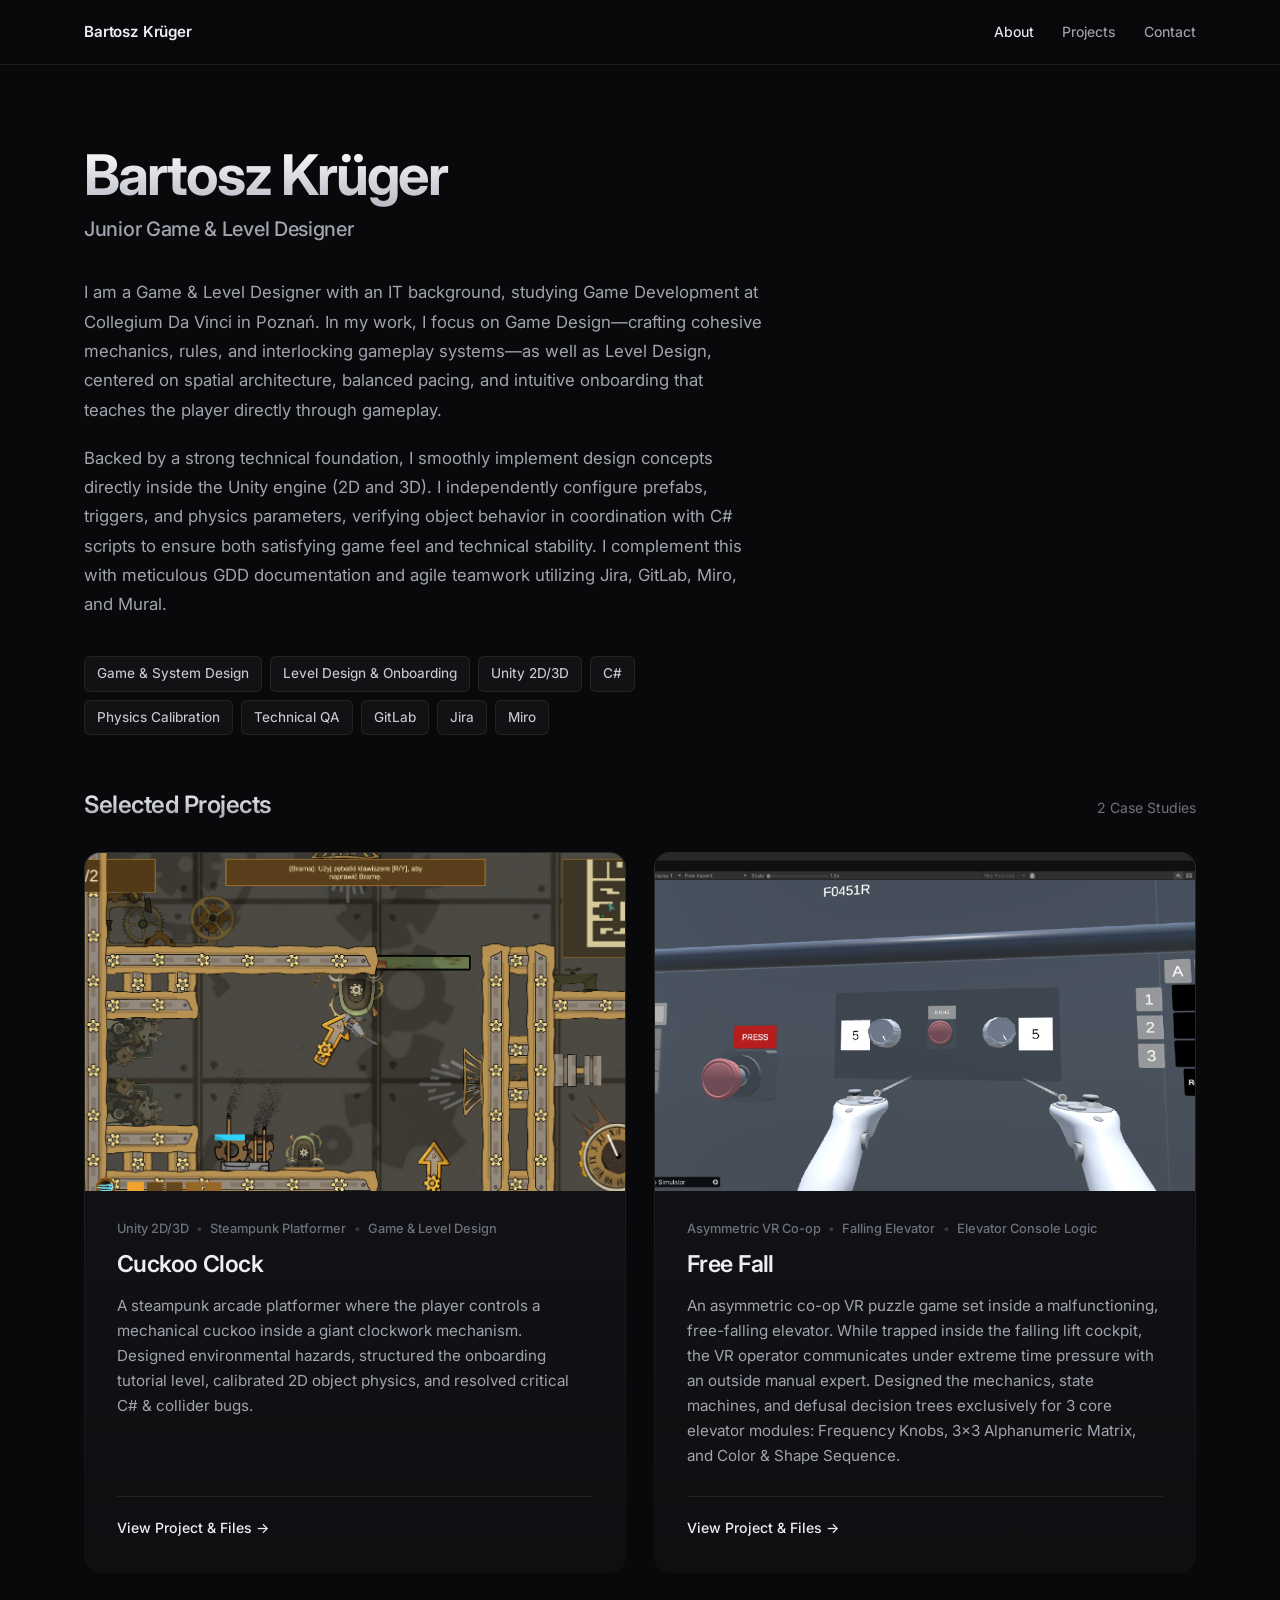
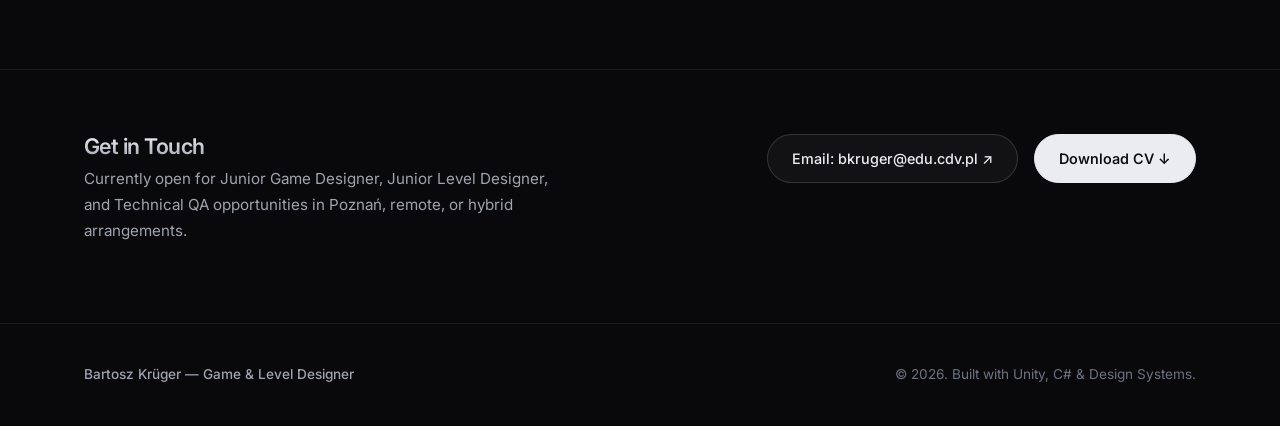
==== index.html @ 28088e14 "Add files via upload" ====
<!DOCTYPE html>
<html lang="en">
<head>
  <meta charset="UTF-8">
  <meta name="viewport" content="width=device-width, initial-scale=1.0">
  <title>Bartosz Krüger — Junior Game &amp; Level Designer</title>
  <meta name="description" content="Portfolio of Bartosz Krüger — Junior Game &amp; Level Designer specializing in Unity 2D/3D, spatial level architecture, non-verbal onboarding, and technical QA.">
  
  <!-- Modernist Typography: Inter & JetBrains Mono -->
  <link rel="preconnect" href="https://fonts.googleapis.com">
  <link rel="preconnect" href="https://fonts.gstatic.com" crossorigin>
  <link href="https://fonts.googleapis.com/css2?family=Inter:wght@300;400;500;600;700&family=JetBrains+Mono:wght@400;500;600&display=swap" rel="stylesheet">
  
  <!-- Modernist Stylesheet Suite -->
  <link rel="stylesheet" href="css/reset.css">
  <link rel="stylesheet" href="css/variables.css">
  <link rel="stylesheet" href="css/base.css">
  <link rel="stylesheet" href="css/nav.css">
  <link rel="stylesheet" href="css/hero.css">
  <link rel="stylesheet" href="css/projects.css">
  <link rel="stylesheet" href="css/project-detail.css">
  <link rel="stylesheet" href="css/lightbox.css">
  <link rel="stylesheet" href="css/footer.css">
  <link rel="stylesheet" href="css/responsive.css">
</head>
<body>

  <!-- Minimalist Sticky Header -->
  <header class="header" id="navbar">
    <div class="header__inner">
      <a href="#" class="header__brand" data-route="home" data-scroll="about">
        <span class="header__name">Bartosz Krüger</span>
      </a>

      <nav>
        <ul class="header__nav" id="navLinks">
          <li><a href="#about" class="header__nav-link" data-nav="about">About</a></li>
          <li><a href="#projects" class="header__nav-link" data-nav="projects">Projects</a></li>
          <li><a href="#contact" class="header__nav-link" data-nav="contact">Contact</a></li>
        </ul>
      </nav>

      <button class="header__hamburger" id="hamburger" aria-label="Toggle navigation">
        <span></span>
        <span></span>
        <span></span>
      </button>
    </div>
  </header>

  <!-- Main Application Router -->
  <main id="app">

    <!-- ════════════════════════════════════════════════════════════
         PAGE 1: HOME (DECLUTTERED MODERNIST PORTFOLIO)
         ════════════════════════════════════════════════════════════ -->
    <div id="view-home" class="view view--active">

      <!-- SECTION 1: MINIMALIST "ABOUT ME" HERO -->
      <section class="hero-section" id="about">
        <div class="container">
          <div class="hero-wrap">
            <h1 class="hero-title">Bartosz Krüger</h1>
            <p class="hero-subtitle">Junior Game &amp; Level Designer</p>

            <div class="hero-bio">
              <p>
                I am a Game &amp; Level Designer with an IT background, studying Game Development at Collegium Da Vinci in Poznań. In my work, I focus on Game Design—crafting cohesive mechanics, rules, and interlocking gameplay systems—as well as Level Design, centered on spatial architecture, balanced pacing, and intuitive onboarding that teaches the player directly through gameplay.
              </p>
              <p>
                Backed by a strong technical foundation, I smoothly implement design concepts directly inside the Unity engine (2D and 3D). I independently configure prefabs, triggers, and physics parameters, verifying object behavior in coordination with C# scripts to ensure both satisfying game feel and technical stability. I complement this with meticulous GDD documentation and agile teamwork utilizing Jira, GitLab, Miro, and Mural.
              </p>
            </div>

            <!-- Inline Skills & Tools Row -->
            <div class="skills-wrap">
              <div class="skills-row">
                <span class="skill-pill">Game &amp; System Design</span>
                <span class="skill-pill">Level Design &amp; Onboarding</span>
                <span class="skill-pill">Unity 2D/3D</span>
                <span class="skill-pill">C#</span>
                <span class="skill-pill">Physics Calibration</span>
                <span class="skill-pill">Technical QA</span>
                <span class="skill-pill">GitLab</span>
                <span class="skill-pill">Jira</span>
                <span class="skill-pill">Miro</span>
              </div>
            </div>
          </div>
        </div>
      </section>

      <!-- SECTION 2: LARGE INTERACTIVE PROJECT WINDOWS -->
      <section class="projects-section" id="projects">
        <div class="container">
          <div class="section-heading-row">
            <h2 class="section-heading">Selected Projects</h2>
            <span class="section-note">2 Case Studies</span>
          </div>

          <div class="projects-grid">
            <!-- Project Card 1: Cuckoo Clock -->
            <article class="project-window" data-route="cuckoo-clock" tabindex="0" role="link" aria-label="Open Cuckoo Clock case study">
              <div class="project-window__media">
                <img src="CuckooClock/CuckooClockGRA1.png" alt="Cuckoo Clock Gameplay Preview" class="project-window__img" loading="lazy">
              </div>
              <div class="project-window__body">
                <div class="project-window__meta">
                  <div class="project-window__tags">
                    <span>Unity 2D/3D</span>
                    <span class="bullet">•</span>
                    <span>Steampunk Platformer</span>
                    <span class="bullet">•</span>
                    <span>Game &amp; Level Design</span>
                  </div>
                  <h3 class="project-window__title">Cuckoo Clock</h3>
                  <p class="project-window__desc">
                    A steampunk arcade platformer where the player controls a mechanical cuckoo inside a giant clockwork mechanism. Designed environmental hazards, structured the onboarding tutorial level, calibrated 2D object physics, and resolved critical C# &amp; collider bugs.
                  </p>
                </div>
                <div class="project-window__action">
                  <span class="project-window__btn">View Project &amp; Files &rarr;</span>
                </div>
              </div>
            </article>

            <!-- Project Card 2: Free Fall -->
            <article class="project-window" data-route="free-fall" tabindex="0" role="link" aria-label="Open Free Fall case study">
              <div class="project-window__media">
                <img src="Free Fall/freefallGRA.png" alt="Free Fall Falling Elevator VR Console Preview" class="project-window__img" loading="lazy">
              </div>
              <div class="project-window__body">
                <div class="project-window__meta">
                  <div class="project-window__tags">
                    <span>Asymmetric VR Co-op</span>
                    <span class="bullet">•</span>
                    <span>Falling Elevator</span>
                    <span class="bullet">•</span>
                    <span>Elevator Console Logic</span>
                  </div>
                  <h3 class="project-window__title">Free Fall</h3>
                  <p class="project-window__desc">
                    An asymmetric co-op VR puzzle game set inside a malfunctioning, free-falling elevator. While trapped inside the falling lift cockpit, the VR operator communicates under extreme time pressure with an outside manual expert. Designed the mechanics, state machines, and defusal decision trees exclusively for 3 core elevator modules: Frequency Knobs, 3×3 Alphanumeric Matrix, and Color &amp; Shape Sequence.
                  </p>
                </div>
                <div class="project-window__action">
                  <span class="project-window__btn">View Project &amp; Files &rarr;</span>
                </div>
              </div>
            </article>
          </div>
        </div>
      </section>

      <!-- SECTION 3: MINIMALIST CONTACT & CV SECTION -->
      <section class="contact-section" id="contact">
        <div class="container">
          <div class="contact-wrap">
            <div class="contact-left">
              <h3>Get in Touch</h3>
              <p>
                Currently open for Junior Game Designer, Junior Level Designer, and Technical QA opportunities in Poznań, remote, or hybrid arrangements.
              </p>
            </div>
            <div class="contact-links">
              <a href="mailto:bkruger@edu.cdv.pl" class="btn btn--secondary">Email: bkruger@edu.cdv.pl ↗</a>
              <a href="CV_Bartosz_Kruger.pdf" target="_blank" rel="noopener noreferrer" download="CV_Bartosz_Kruger.pdf" class="btn btn--primary">Download CV ↓</a>
            </div>
          </div>
        </div>
      </section>

    </div><!-- /#view-home -->

    <!-- ════════════════════════════════════════════════════════════
         PAGE 2: CUCKOO CLOCK DETAIL VIEW
         ════════════════════════════════════════════════════════════ -->
    <div id="view-cuckoo-clock" class="view">
      <div class="project-page">
        <div class="container">
          
          <!-- Top Back Button -->
          <div class="project-topbar">
            <a href="#" class="btn--back" data-route="home" data-scroll="projects">
              &larr; Back to Portfolio
            </a>
          </div>

          <!-- Project Header -->
          <header class="project-header">
            <div class="project-header__tags">
              <span class="skill-pill">Unity 2022 LTS (2D/3D)</span>
              <span class="skill-pill">Mid-Production</span>
              <span class="skill-pill">Steampunk Platformer</span>
            </div>
            <h1 class="project-header__title">Cuckoo Clock</h1>
            <p class="project-header__subtitle">Steampunk Arcade Platformer (Unity 2D/3D)</p>
            <div class="project-header__role">
              Role: Game Designer, Level Designer &amp; Technical QA (Joined Mid-Production)
            </div>
            <p class="project-header__desc">
              Joined the development team mid-production to expand environmental gameplay mechanics, design the player onboarding experience, fine-tune game feel through Unity physics calibration, and conduct technical QA debugging.
            </p>
          </header>

          <!-- Section A: Environmental Hazards & Mechanics Design -->
          <section class="detail-section">
            <div class="detail-section__header">
              <h2 class="detail-section__title">Environmental Hazards &amp; Mechanics Design</h2>
              <p class="detail-section__desc">
                Designed 4 steampunk-themed environmental hazards and puzzle systems to enrich level variety and test player timing and spatial awareness.
              </p>
            </div>
            <div class="cards-grid-2">
              <div class="detail-card">
                <div class="detail-card__top">
                  <div class="detail-card__title-row">
                    <h3 class="detail-card__title">1. Steam Piston</h3>
                    <span class="detail-card__pl-tag">Tłokowy Zgniatacz</span>
                  </div>
                  <p class="detail-card__desc">
                    Rhythmic timing-test trap with an instant-kill crush mechanic that doubles as a rideable moving platform. Players anticipate mechanical cycle rhythms to traverse vertical shafts.
                  </p>
                </div>
                <div class="detail-card__footer">
                  <code>CycleSpeed: 1.4s</code>
                  <code>WaitTime: 0.8s</code>
                  <code>Damage: InstantKill</code>
                </div>
              </div>

              <div class="detail-card">
                <div class="detail-card__top">
                  <div class="detail-card__title-row">
                    <h3 class="detail-card__title">2. The Spinning Aeolipile</h3>
                    <span class="detail-card__pl-tag">Rotacyjny Eolipil</span>
                  </div>
                  <p class="detail-card__desc">
                    Rotating steam barrier featuring a configurable angular safe zone and knockback force upon contact. Tests rotational air-dash precision as players leap through sweeping steam jets.
                  </p>
                </div>
                <div class="detail-card__footer">
                  <code>SafeZoneWidth: 45°</code>
                  <code>AngularVelocity: 60°/s</code>
                  <code>KnockbackForce: 8.5N</code>
                </div>
              </div>

              <div class="detail-card">
                <div class="detail-card__top">
                  <div class="detail-card__title-row">
                    <h3 class="detail-card__title">3. The Pressure Loop</h3>
                    <span class="detail-card__pl-tag">Sprzężenie Zwrotne</span>
                  </div>
                  <p class="detail-card__desc">
                    Environmental logic puzzle requiring valve manipulation and steam pressure rerouting to unlock blocked level sections. Encourages environmental observation before executing acrobatic lines.
                  </p>
                </div>
                <div class="detail-card__footer">
                  <code>ValveThreshold: 100%</code>
                  <code>PressureFlowRate: 12u/s</code>
                  <code>ReleaseDelay: 2.0s</code>
                </div>
              </div>

              <div class="detail-card">
                <div class="detail-card__top">
                  <div class="detail-card__title-row">
                    <h3 class="detail-card__title">4. Fog Chimney</h3>
                    <span class="detail-card__pl-tag">Komin Kondensacyjny</span>
                  </div>
                  <p class="detail-card__desc">
                    Cyclical visibility hazard that obscures the player's field of view with dense steam clouds. Forces reliance on rhythmic audio cues and telegraphing animations to navigate perilous drops.
                  </p>
                </div>
                <div class="detail-card__footer">
                  <code>FogDensity: 0.85</code>
                  <code>FogDuration: 3.5s</code>
                  <code>DissipationRate: 0.4/s</code>
                </div>
              </div>
            </div>
          </section>

          <!-- Section B: Level Design & Player Onboarding -->
          <section class="detail-section">
            <div class="detail-section__header">
              <h2 class="detail-section__title">Level Design &amp; Player Onboarding Architecture</h2>
              <p class="detail-section__desc">
                Architected an "invisible tutorial" structure delivering player education through spatial pacing, safe experimentation rooms, and progressive hazard combinations.
              </p>
            </div>
            <div class="cards-grid-3">
              <div class="detail-card">
                <div class="detail-card__top">
                  <div class="detail-card__title-row">
                    <h3 class="detail-card__title">Stage 1: Familiarization</h3>
                    <span class="detail-card__pl-tag">Safe Zone</span>
                  </div>
                  <p class="detail-card__desc">
                    Risk-free movement familiarization zone with generous jump headroom and no lethal hazards, allowing players to calibrate movement parabolas and ledge grabs.
                  </p>
                </div>
              </div>

              <div class="detail-card">
                <div class="detail-card__top">
                  <div class="detail-card__title-row">
                    <h3 class="detail-card__title">Stage 2: Isolation</h3>
                    <span class="detail-card__pl-tag">Single Hazards</span>
                  </div>
                  <p class="detail-card__desc">
                    Single-variable challenge rooms isolating individual hazards (e.g., solo piston timing, single gear rotation), allowing clean mental model formation.
                  </p>
                </div>
              </div>

              <div class="detail-card">
                <div class="detail-card__top">
                  <div class="detail-card__title-row">
                    <h3 class="detail-card__title">Stage 3: Culmination</h3>
                    <span class="detail-card__pl-tag">Synergy Test</span>
                  </div>
                  <p class="detail-card__desc">
                    Comprehensive test section combining air dash, navigating rhythmic steam pistons, and manipulating interactive gear items to unlock the clock tower gateway.
                  </p>
                </div>
              </div>
            </div>

            <!-- Benchmark Callout -->
            <div class="callout-card">
              <h4 class="callout-card__title">Comparative Benchmark Analysis (Ori, Rayman Legends, Animal Well)</h4>
              <p class="callout-card__desc">
                Conducted an industry benchmark study comparing commercial platformer onboarding patterns. Formulated actionable UI/UX recommendations for tutorial prompts, introducing high-contrast dark-gold backgrounds and clear controller button iconography (<code>[R/Y]</code> prompts) to ensure prompt legibility against dense mechanical background art.
              </p>
            </div>

            <!-- Architectural Blockout & Spatial Route Mapping -->
            <div style="margin-top: 1.5rem;">
              <div class="viewport-card" data-lightbox="CuckooClock/Rozwój_Poziomu_Tutorialowego (1).PNG" data-caption="Cuckoo Clock — Tutorial Level Spatial Blockout &amp; Route Architecture (Unity Scene View)">
                <div class="viewport-card__media" style="aspect-ratio: 16 / 10;">
                  <img src="CuckooClock/Rozwój_Poziomu_Tutorialowego (1).PNG" alt="Tutorial Level Spatial Blockout and Route Architecture in Unity" class="viewport-card__img" loading="lazy">
                </div>
                <div class="viewport-card__caption">
                  <span>Tutorial Level Spatial Blockout &amp; Route Architecture (Unity Scene Hierarchy)</span>
                  <span class="viewport-card__zoom-hint">Click to enlarge ↗</span>
                </div>
              </div>
            </div>
          </section>

          <!-- Section C: Unity Physics Calibration -->
          <section class="detail-section">
            <div class="detail-section__header">
              <h2 class="detail-section__title">Unity 2D Physics Calibration &amp; Game Feel</h2>
              <p class="detail-section__desc">
                Diagnosed and fixed excessive knockback and ice-like sliding of interactive objects (oil cans, cassettes, gears) inside Unity by systematically auditing Rigidbody2D parameters and surface physics materials.
              </p>
            </div>
            <div class="physics-card">
              <table class="clean-table">
                <thead>
                  <tr>
                    <th>Parameter</th>
                    <th>Pre-Pass (Default)</th>
                    <th>Post-Pass (Calibrated)</th>
                    <th>Physical Purpose</th>
                  </tr>
                </thead>
                <tbody>
                  <tr>
                    <td><code>Rigidbody2D.mass</code></td>
                    <td>0.1 – 0.2 (Floaty)</td>
                    <td>1.2 – 2.5 kg</td>
                    <td>Gives physical weight to collectible and interactable objects</td>
                  </tr>
                  <tr>
                    <td><code>Rigidbody2D.drag</code></td>
                    <td>0.0 (Infinite slide)</td>
                    <td>2.8 – 3.5</td>
                    <td>Simulates atmospheric air resistance inside clock machinery</td>
                  </tr>
                  <tr>
                    <td><code>PhysicsMaterial2D.friction</code></td>
                    <td>0.05 (Ice-like)</td>
                    <td>0.65 – 0.85</td>
                    <td>Prevents unwanted sliding off narrow moving platform edges</td>
                  </tr>
                  <tr>
                    <td><code>CollisionDetectionMode2D</code></td>
                    <td>Discrete (Tunneling)</td>
                    <td>Continuous</td>
                    <td>Prevents high-velocity projectiles and cuckoos tunneling through doors</td>
                  </tr>
                </tbody>
              </table>
            </div>
          </section>

          <!-- Section D: Technical QA & C# Debugging -->
          <section class="detail-section">
            <div class="detail-section__header">
              <h2 class="detail-section__title">Technical QA &amp; C# Engine Debugging</h2>
              <p class="detail-section__desc">
                Diagnosed critical console runtime exceptions, patched level geometry sequence-breaks, and audited checkpoint persistence bugs directly inside Unity and Visual Studio.
              </p>
            </div>
            <div class="qa-card-list">
              <div class="qa-item">
                <div class="qa-item__header">
                  <h3 class="qa-item__title">MissingComponentException in PlayerCrushDetectorScript.cs</h3>
                  <span class="qa-item__badge qa-item__badge--resolved">Resolved Exception</span>
                </div>
                <p class="qa-item__desc">
                  Investigated recurring runtime console exceptions on lines 17 and 27 of <code>PlayerCrushDetectorScript.cs</code>. Diagnosed that dropped item prefabs and teleporter triggers lacked <code>BoxCollider2D</code> components, causing null references during crush passes. Restructured prefabs with verified colliders and defensive null-guards.
                </p>
                <div class="qa-item__tags">
                  <code>PlayerCrushDetectorScript.cs:17,27</code>
                  <code>BoxCollider2D</code>
                  <code>NullReferenceDefense</code>
                </div>
              </div>

              <div class="qa-item">
                <div class="qa-item__header">
                  <h3 class="qa-item__title">Cogwheel Door Progression Bypass (Sequence Break)</h3>
                  <span class="qa-item__badge qa-item__badge--resolved">Exploit Patched</span>
                </div>
                <p class="qa-item__desc">
                  Identified a geometry and animation flaw in the cogwheel door (<code>geardoor</code>). Players could perform an airborne wall-jump off the upper door casing, flying completely over the collision boundary and bypassing essential progression locks without collecting required key items. Redesigned boundary colliders and ceiling geometry to enforce progression gating.
                </p>
                <div class="qa-item__tags">
                  <code>geardoor Prefab</code>
                  <code>Bounding Collider Fix</code>
                  <code>Sequence Break Prevention</code>
                </div>
              </div>

              <div class="qa-item">
                <div class="qa-item__header">
                  <h3 class="qa-item__title">Checkpoint Respawn Door State Desync</h3>
                  <span class="qa-item__badge qa-item__badge--resolved">State Audited</span>
                </div>
                <p class="qa-item__desc">
                  Tracked and documented a checkpoint bug where opened doors failed to reset their state properly upon player respawn. Documented reproducible test steps and linked gate persistence to the global checkpoint state manager.
                </p>
                <div class="qa-item__tags">
                  <code>Checkpoint Manager</code>
                  <code>State Persistence QA</code>
                  <code>Door Desync Fix</code>
                </div>
              </div>
            </div>
          </section>

          <!-- In-Game Screenshots -->
          <section class="detail-section">
            <div class="detail-section__header">
              <h2 class="detail-section__title">In-Game Captures</h2>
              <p class="detail-section__desc">
                Clockwork level architecture, lighting shaders, and obstacle navigation. Click to inspect at full resolution.
              </p>
            </div>
            <div class="viewport-grid">
              <div class="viewport-card" data-lightbox="CuckooClock/CuckooClockGRA1.png" data-caption="Cuckoo Clock — In-Game Clockwork Environment &amp; Platforming">
                <div class="viewport-card__media">
                  <img src="CuckooClock/CuckooClockGRA1.png" alt="In-Game Clockwork Environment &amp; Platforming" class="viewport-card__img" loading="lazy">
                </div>
                <div class="viewport-card__caption">
                  <span>Level Platforming</span>
                  <span class="viewport-card__zoom-hint">Click to enlarge ↗</span>
                </div>
              </div>

              <div class="viewport-card" data-lightbox="CuckooClock/CuckooClockGra2.png" data-caption="Cuckoo Clock — Level Architecture &amp; Steampunk Lighting">
                <div class="viewport-card__media">
                  <img src="CuckooClock/CuckooClockGra2.png" alt="Level Architecture &amp; Steampunk Lighting" class="viewport-card__img" loading="lazy">
                </div>
                <div class="viewport-card__caption">
                  <span>Lighting &amp; Architecture</span>
                  <span class="viewport-card__zoom-hint">Click to enlarge ↗</span>
                </div>
              </div>

              <div class="viewport-card" data-lightbox="CuckooClock/CuckooClockGRA3.png" data-caption="Cuckoo Clock — Gameplay Mechanics &amp; Obstacle Navigation">
                <div class="viewport-card__media">
                  <img src="CuckooClock/CuckooClockGRA3.png" alt="Gameplay Mechanics &amp; Obstacle Navigation" class="viewport-card__img" loading="lazy">
                </div>
                <div class="viewport-card__caption">
                  <span>Obstacle Navigation</span>
                  <span class="viewport-card__zoom-hint">Click to enlarge ↗</span>
                </div>
              </div>
            </div>
          </section>

          <!-- Mechanics Schematics / Blueprints -->
          <section class="detail-section">
            <div class="detail-section__header">
              <h2 class="detail-section__title">Mechanics &amp; Logic Schematics</h2>
              <p class="detail-section__desc">
                Vector logic diagrams illustrating hazard activation thresholds, angular safe zones, and environmental flow loops. Click to expand.
              </p>
            </div>
            <div class="viewport-grid-2">
              <div class="viewport-card" data-lightbox="CuckooClock/Pulapka_Mechanika (1).png" data-caption="Mechanic Blueprint 1 — Steam Trap &amp; Hazard Logic">
                <div class="viewport-card__media">
                  <img src="CuckooClock/Pulapka_Mechanika (1).png" alt="Steam Trap &amp; Hazard Logic Blueprint" class="viewport-card__img" loading="lazy">
                </div>
                <div class="viewport-card__caption">
                  <span>Steam Trap &amp; Hazard Logic</span>
                  <span class="viewport-card__zoom-hint">Click to enlarge ↗</span>
                </div>
              </div>

              <div class="viewport-card" data-lightbox="CuckooClock/Pulapka_Mechanika2 (1).png" data-caption="Mechanic Blueprint 2 — Environmental Obstacle System">
                <div class="viewport-card__media">
                  <img src="CuckooClock/Pulapka_Mechanika2 (1).png" alt="Environmental Obstacle System Blueprint" class="viewport-card__img" loading="lazy">
                </div>
                <div class="viewport-card__caption">
                  <span>Environmental Obstacle System</span>
                  <span class="viewport-card__zoom-hint">Click to enlarge ↗</span>
                </div>
              </div>

              <div class="viewport-card" data-lightbox="CuckooClock/Pulapka_Mechanika3 (1).png" data-caption="Mechanic Blueprint 3 — Spatial &amp; Timing Parameters">
                <div class="viewport-card__media">
                  <img src="CuckooClock/Pulapka_Mechanika3 (1).png" alt="Spatial &amp; Timing Parameters Blueprint" class="viewport-card__img" loading="lazy">
                </div>
                <div class="viewport-card__caption">
                  <span>Spatial &amp; Timing Parameters</span>
                  <span class="viewport-card__zoom-hint">Click to enlarge ↗</span>
                </div>
              </div>

              <div class="viewport-card" data-lightbox="CuckooClock/Pulapka_Mechanika4 (1).png" data-caption="Mechanic Blueprint 4 — System Interaction Flow">
                <div class="viewport-card__media">
                  <img src="CuckooClock/Pulapka_Mechanika4 (1).png" alt="System Interaction Flow Blueprint" class="viewport-card__img" loading="lazy">
                </div>
                <div class="viewport-card__caption">
                  <span>System Interaction Flow</span>
                  <span class="viewport-card__zoom-hint">Click to enlarge ↗</span>
                </div>
              </div>

              <div class="viewport-card" data-lightbox="CuckooClock/Rozwój_Poziomu_Tutorialowego (1).PNG" data-caption="Cuckoo Clock — Full Level Architecture &amp; Spatial Progression Map">
                <div class="viewport-card__media">
                  <img src="CuckooClock/Rozwój_Poziomu_Tutorialowego (1).PNG" alt="Full Level Architecture and Spatial Progression Map" class="viewport-card__img" loading="lazy">
                </div>
                <div class="viewport-card__caption">
                  <span>Level Architecture &amp; Spatial Routing Map</span>
                  <span class="viewport-card__zoom-hint">Click to enlarge ↗</span>
                </div>
              </div>
            </div>
          </section>

          <!-- Technical Documentation & QA Reports -->
          <section class="detail-section">
            <div class="detail-section__header">
              <h2 class="detail-section__title">Technical Documentation &amp; QA Reports</h2>
              <p class="detail-section__desc">
                Access original engineering reports, bug documentation, benchmark analyses, and tutorial blueprints produced during development.
              </p>
            </div>
            <div class="pdf-grid">
              <!-- Report: Tutorial Level Flow & Blueprint Sketch -->
              <div class="pdf-card">
                <div>
                  <h3 class="pdf-card__title">Tutorial Level Design Sketch &amp; Progression Blueprint</h3>
                  <p class="pdf-card__desc">Original architectural level design blueprint mapping the 8 onboarding checkpoints (1.1–1.8), time-dilation mechanics, hazard spacing, inventory gates (gears, oil, cassettes), and teleporter trajectories.</p>
                </div>
                <div class="pdf-card__actions">
                  <a href="CuckooClock/Szkic_Tutoriala (1).pdf" target="_blank" rel="noopener noreferrer" class="btn btn--secondary btn--pdf">View PDF ↗</a>
                  <a href="CuckooClock/Szkic_Tutoriala (1).pdf" download="CuckooClock_Tutorial_Level_Design_Sketch.pdf" class="btn btn--primary btn--pdf">Download PDF ↓</a>
                </div>
              </div>

              <!-- Report 1 -->
              <div class="pdf-card">
                <div>
                  <h3 class="pdf-card__title">Test Report: Object Physics &amp; Technical Bugs</h3>
                  <p class="pdf-card__desc">Detailed technical analysis of <code>MissingComponentException</code> in <code>PlayerCrushDetectorScript.cs</code>, collider verification, and <code>Rigidbody2D</code> physics calibration for interactive objects.</p>
                </div>
                <div class="pdf-card__actions">
                  <a href="CuckooClock/Test Report_ Object Physics &amp; Technical Bugs.pdf" target="_blank" rel="noopener noreferrer" class="btn btn--secondary btn--pdf">View PDF ↗</a>
                  <a href="CuckooClock/Test Report_ Object Physics &amp; Technical Bugs.pdf" download="CuckooClock_Physics_and_Technical_Bugs_Report.pdf" class="btn btn--primary btn--pdf">Download PDF ↓</a>
                </div>
              </div>

              <!-- Report 2 -->
              <div class="pdf-card">
                <div>
                  <h3 class="pdf-card__title">QA Test Report: Functional Verification &amp; System Defects</h3>
                  <p class="pdf-card__desc">Comprehensive QA verification of prefabs, checkpoint state persistence, <code>geardoor</code> geometry exploits, inventory system, and dash mechanics.</p>
                </div>
                <div class="pdf-card__actions">
                  <a href="CuckooClock/QA Test Report_ Functional Verification &amp; System Defects.pdf" target="_blank" rel="noopener noreferrer" class="btn btn--secondary btn--pdf">View PDF ↗</a>
                  <a href="CuckooClock/QA Test Report_ Functional Verification &amp; System Defects.pdf" download="CuckooClock_QA_Functional_Verification_Report.pdf" class="btn btn--primary btn--pdf">Download PDF ↓</a>
                </div>
              </div>

              <!-- Report 3 -->
              <div class="pdf-card">
                <div>
                  <h3 class="pdf-card__title">Tutorial Level Comparative Analysis Report</h3>
                  <p class="pdf-card__desc">Comparative benchmark analysis of commercial onboarding architectures (<em>Ori and the Blind Forest</em>, <em>Rayman Legends</em>, <em>Animal Well</em>) to inform level pacing and non-verbal tutorials.</p>
                </div>
                <div class="pdf-card__actions">
                  <a href="CuckooClock/Tutorial Level Comparative Analysis Report (1).pdf" target="_blank" rel="noopener noreferrer" class="btn btn--secondary btn--pdf">View PDF ↗</a>
                  <a href="CuckooClock/Tutorial Level Comparative Analysis Report (1).pdf" download="CuckooClock_Tutorial_Comparative_Analysis.pdf" class="btn btn--primary btn--pdf">Download PDF ↓</a>
                </div>
              </div>

              <!-- Report 4 -->
              <div class="pdf-card">
                <div>
                  <h3 class="pdf-card__title">Tutorial Level In-Game Text Specification</h3>
                  <p class="pdf-card__desc">Specification of in-game tutorial strings, prompt copy, trigger thresholds, and high-contrast controller button iconography guidelines.</p>
                </div>
                <div class="pdf-card__actions">
                  <a href="CuckooClock/Tutorial Level In-Game Text.pdf" target="_blank" rel="noopener noreferrer" class="btn btn--secondary btn--pdf">View PDF ↗</a>
                  <a href="CuckooClock/Tutorial Level In-Game Text.pdf" download="CuckooClock_Tutorial_InGame_Text.pdf" class="btn btn--primary btn--pdf">Download PDF ↓</a>
                </div>
              </div>
            </div>
          </section>

        </div>
      </div>
    </div><!-- /#view-cuckoo-clock -->

    <!-- ════════════════════════════════════════════════════════════
         PAGE 2: FREE FALL DETAIL VIEW
         ════════════════════════════════════════════════════════════ -->
    <div id="view-free-fall" class="view">
      <div class="project-page">
        <div class="container">

          <!-- Top Back Button -->
          <div class="project-topbar">
            <a href="#" class="btn--back" data-route="home" data-scroll="projects">
              &larr; Back to Portfolio
            </a>
          </div>

          <!-- Project Header -->
          <header class="project-header">
            <div class="project-header__tags">
              <span class="skill-pill">Asymmetric VR Co-op</span>
              <span class="skill-pill">Falling Elevator Setting</span>
              <span class="skill-pill">3 Elevator Modules</span>
              <span class="skill-pill">Operations Manual</span>
            </div>
            <h1 class="project-header__title">Free Fall</h1>
            <p class="project-header__subtitle">Asymmetric Co-op VR Elevator Defusal Game</p>
            <div class="project-header__role">
              Role: System &amp; Logic Designer / Elevator Console Modules &amp; Manual Author
            </div>
            <p class="project-header__desc">
              Set inside a malfunctioning, plunging elevator shaft, <em>Free Fall</em> is an asymmetric VR co-op puzzle game inspired by <em>Keep Talking and Nobody Explodes</em>. The VR player is trapped inside the falling elevator cockpit facing imminent impact, relying entirely on verbal coordination with an external operator holding the physical Operations Manual.
            </p>
            <p class="project-header__desc" style="margin-top: 0.85rem;">
              Within the project, I was specifically and exclusively responsible for the design, mechanics, and defusal logic of the <strong>3 core elevator console modules</strong>: <strong>Frequency Knobs</strong>, <strong>3×3 Alphanumeric Keypad Matrix</strong>, and <strong>Color &amp; Shape Sequence</strong>—authoring their complete mathematical decision trees, state tables, and corresponding manual documentation.
            </p>
          </header>

          <!-- 3 Core Elevator Modules Breakdown -->
          <section class="detail-section">
            <div class="detail-section__header">
              <h2 class="detail-section__title">3 Core Elevator Defusal Modules (Direct Responsibility)</h2>
              <p class="detail-section__desc">
                Solely designed and calibrated the emergency defusal mechanics, algorithmic decision trees, and manual documentation for the 3 primary elevator console modules:
              </p>
            </div>

            <!-- Module 1: Frequency Knobs -->
            <div class="module-item">
              <div class="module-item__top">
                <h3 class="module-item__title">
                  <span>1. Frequency Knobs</span>
                  <span class="skill-pill">Regulator Częstotliwości</span>
                </h3>
                <div class="skills-row">
                  <code>Elevator Radio Console</code>
                  <code>2 Rotary Dials (0–9)</code>
                  <code>GHz Scale</code>
                </div>
              </div>
              <div class="module-item__grid">
                <div class="module-item__col">
                  <h4>Core Mechanics</h4>
                  <p>
                    The trapped VR operator views an elevator radio frequency display in GHz alongside two rotary dials (0–9). Under rapid elevator descent, the external manual expert interrogates the frequency value and elevator fuse indicators to guide precise calibration before system power failure.
                  </p>
                </div>
                <div class="module-item__col">
                  <h4>Branching Decision Rules</h4>
                  <ul class="rule-list">
                    <li><strong>Frequencies &ge; 100 GHz:</strong> Branch based on active elevator module count (> 2 modules vs &le; 2 modules). Check final digit zero parity to assign asymmetric left/right dial offsets (e.g. 220 GHz vs 224 GHz pathways).</li>
                    <li><strong>Frequencies 10–99 GHz:</strong> Check divisibility by 5 and inspect elevator fuse indicators. If divisible by 5 with intact fuses, set dials to complementary sum values; otherwise route through secondary modulation tables.</li>
                    <li><strong>Single-Digit Frequencies:</strong> Direct fallback calibration state derived from the serial number checksum modulo dial limit.</li>
                  </ul>
                </div>
              </div>
            </div>

            <!-- Module 2: 3x3 Keypad Matrix -->
            <div class="module-item">
              <div class="module-item__top">
                <h3 class="module-item__title">
                  <span>2. 3×3 Alphanumeric Keypad Matrix</span>
                  <span class="skill-pill">Matryca 3×3</span>
                </h3>
                <div class="skills-row">
                  <code>Elevator Access Terminal</code>
                  <code>9-Button Matrix</code>
                  <code>6-Char Serial</code>
                </div>
              </div>
              <div class="module-item__grid">
                <div class="module-item__col">
                  <h4>Core Mechanics</h4>
                  <p>
                    To override the emergency brake lockout on the falling elevator, the defusal operator inputs a specific button activation pattern on a 3×3 keypad (columns A–C, rows 1–3). Correct pattern selection requires cross-referencing the elevator cab's 6-character alphanumeric serial number against a hierarchical priority logic table.
                  </p>
                </div>
                <div class="module-item__col">
                  <h4>Branching Decision Rules</h4>
                  <ul class="rule-list">
                    <li><strong>Numeric Ending Rule:</strong> If the 6-character serial ends in a digit, test whether the digit is even or odd to activate diagonal vs cross-axis keypad clusters.</li>
                    <li><strong>Numeric Beginning Rule:</strong> If the serial begins with a number, prioritize corner keys (A1, C1, A3, C3) matching serial prefix magnitude.</li>
                    <li><strong>Sum Parity &amp; Consonant Distribution:</strong> Calculate sum of all digits; if even and contains &ge; 2 consonants, activate center row B.</li>
                    <li><strong>Full-Matrix Fallback:</strong> If no previous conditions trigger, execute default inverted-L perimeter sequence.</li>
                  </ul>
                </div>
              </div>
            </div>

            <!-- Module 3: Color & Shape Sequence -->
            <div class="module-item">
              <div class="module-item__top">
                <h3 class="module-item__title">
                  <span>3. Color &amp; Shape Sequence</span>
                  <span class="skill-pill">Sekwencja Kolorów i Kształtów</span>
                </h3>
                <div class="skills-row">
                  <code>Elevator Stabilization Console</code>
                  <code>Pool: 4–7 Objects</code>
                  <code>Target: 3 Tiles</code>
                </div>
              </div>
              <div class="module-item__grid">
                <div class="module-item__col">
                  <h4>Core Mechanics</h4>
                  <p>
                    A variable pool of 4–7 distinct geometric glyphs appears on the elevator diagnostic screen with differing colors and shapes. The defusal operator must synthesize verbal descriptions of shapes and pigments to input a precisely ordered 3-tile sequence to stabilize the elevator's descent speed.
                  </p>
                </div>
                <div class="module-item__col">
                  <h4>Branching Decision Rules</h4>
                  <ul class="rule-list">
                    <li><strong>Warm vs Cool Spectrum:</strong> Partition items into warm (Red, Orange, Yellow) vs cool (Blue, Cyan, Violet). Dominance determines primary sequence direction.</li>
                    <li><strong>Sharp vs Smooth Geometry:</strong> Classify polygonal/faceted shapes (Triangles, Diamonds, Hexagons) vs curvilinear forms (Circles, Ovals). Sharp shapes take precedence.</li>
                    <li><strong>Total Object Count Threshold:</strong> Dynamic sub-rules apply if total pool size equals 4, 5, 6, or 7 objects, dictating sequence tie-breaking.</li>
                    <li><strong>Attribute Tie Fallback:</strong> If multiple shapes share identical chromatic and geometric priority, sort alphabetically by localized shape name.</li>
                  </ul>
                </div>
              </div>
            </div>
          </section>

          <!-- In-Game VR Captures -->
          <section class="detail-section">
            <div class="detail-section__header">
              <h2 class="detail-section__title">Falling Elevator VR Console Captures</h2>
              <p class="detail-section__desc">
                Captures from the Unity XR simulation showing the tactile falling elevator cockpit, dual rotary dials, alphanumeric matrix keypad, and diagnostic monitors. Click to enlarge.
              </p>
            </div>
            <div class="viewport-grid">
              <div class="viewport-card" data-lightbox="Free Fall/freefallGRA.png" data-caption="Free Fall — Falling Elevator VR Cockpit &amp; Control Panel">
                <div class="viewport-card__media">
                  <img src="Free Fall/freefallGRA.png" alt="Falling Elevator VR Cockpit &amp; Control Panel" class="viewport-card__img" loading="lazy">
                </div>
                <div class="viewport-card__caption">
                  <span>Elevator VR Cockpit</span>
                  <span class="viewport-card__zoom-hint">Click to enlarge ↗</span>
                </div>
              </div>

              <div class="viewport-card" data-lightbox="Free Fall/freefallGRA2.png" data-caption="Free Fall — Elevator Diagnostic Display &amp; Frequency Tuner">
                <div class="viewport-card__media">
                  <img src="Free Fall/freefallGRA2.png" alt="Elevator Diagnostic Display &amp; Frequency Tuner" class="viewport-card__img" loading="lazy">
                </div>
                <div class="viewport-card__caption">
                  <span>Frequency Tuner Console</span>
                  <span class="viewport-card__zoom-hint">Click to enlarge ↗</span>
                </div>
              </div>

              <div class="viewport-card" data-lightbox="Free Fall/freefallGRA3.png" data-caption="Free Fall — Emergency Elevator Interface &amp; Operator View">
                <div class="viewport-card__media">
                  <img src="Free Fall/freefallGRA3.png" alt="Emergency Elevator Interface &amp; Operator View" class="viewport-card__img" loading="lazy">
                </div>
                <div class="viewport-card__caption">
                  <span>Emergency Console Interface</span>
                  <span class="viewport-card__zoom-hint">Click to enlarge ↗</span>
                </div>
              </div>
            </div>
          </section>

          <!-- Visual Schematics & Decision Trees -->
          <section class="detail-section">
            <div class="detail-section__header">
              <h2 class="detail-section__title">Algorithmic Decision Trees &amp; Manual Schematics</h2>
              <p class="detail-section__desc">
                Original decision trees, state machines, and alphanumeric lookup matrices authored for the Defusal Manual covering the 3 elevator console modules. Click to expand.
              </p>
            </div>
            <div class="viewport-grid-2">
              <div class="viewport-card" data-lightbox="Free Fall/Free Fall mechanika1_1.jpg" data-caption="Decision Tree — Frequency Knobs (Page 1)">
                <div class="viewport-card__media">
                  <img src="Free Fall/Free Fall mechanika1_1.jpg" alt="Decision Tree — Frequency Knobs (Page 1)" class="viewport-card__img" loading="lazy">
                </div>
                <div class="viewport-card__caption">
                  <span>Frequency Knobs Decision Tree (Part 1)</span>
                  <span class="viewport-card__zoom-hint">Click to enlarge ↗</span>
                </div>
              </div>

              <div class="viewport-card" data-lightbox="Free Fall/Free Fall mechanika1_2.jpg" data-caption="Decision Tree — Frequency Knobs (Page 2)">
                <div class="viewport-card__media">
                  <img src="Free Fall/Free Fall mechanika1_2.jpg" alt="Decision Tree — Frequency Knobs (Page 2)" class="viewport-card__img" loading="lazy">
                </div>
                <div class="viewport-card__caption">
                  <span>Frequency Knobs Decision Tree (Part 2)</span>
                  <span class="viewport-card__zoom-hint">Click to enlarge ↗</span>
                </div>
              </div>

              <div class="viewport-card" data-lightbox="Free Fall/Free Fall mechanika2_1.jpg" data-caption="Matrix &amp; Sequence Logic — 3×3 Keypad (Page 1)">
                <div class="viewport-card__media">
                  <img src="Free Fall/Free Fall mechanika2_1.jpg" alt="Matrix &amp; Sequence Logic — 3×3 Keypad (Page 1)" class="viewport-card__img" loading="lazy">
                </div>
                <div class="viewport-card__caption">
                  <span>3×3 Keypad &amp; Matrix Logic (Part 1)</span>
                  <span class="viewport-card__zoom-hint">Click to enlarge ↗</span>
                </div>
              </div>

              <div class="viewport-card" data-lightbox="Free Fall/Free Fall mechanika2_2.jpg" data-caption="Matrix &amp; Sequence Logic — 3×3 Keypad (Page 2)">
                <div class="viewport-card__media">
                  <img src="Free Fall/Free Fall mechanika2_2.jpg" alt="Matrix &amp; Sequence Logic — 3×3 Keypad (Page 2)" class="viewport-card__img" loading="lazy">
                </div>
                <div class="viewport-card__caption">
                  <span>3×3 Keypad &amp; Matrix Logic (Part 2)</span>
                  <span class="viewport-card__zoom-hint">Click to enlarge ↗</span>
                </div>
              </div>
            </div>
          </section>

          <!-- Operations Manual PDF -->
          <section class="detail-section">
            <div class="detail-section__header">
              <h2 class="detail-section__title">Official Operations Manual</h2>
              <p class="detail-section__desc">
                The complete localized player manual designed for the defusal operator to guide the trapped VR player through elevator stabilization.
              </p>
            </div>
            <div class="pdf-card">
              <div>
                <h3 class="pdf-card__title">Free Fall: Defusal and Operations Manual (PDF)</h3>
                <p class="pdf-card__desc">
                  The definitive operator handbook containing complete decision logic, mathematical condition tables for Frequency Knobs, 3&times;3 Keypad serial matching, and Color/Shape sequence priorities authored to resolve emergency elevator lockouts.
                </p>
              </div>
              <div class="pdf-card__actions">
                <a href="Free Fall/Free Fall_ Defusal and Operations Manual.pdf" target="_blank" rel="noopener noreferrer" class="btn btn--secondary btn--pdf">View Manual ↗</a>
                <a href="Free Fall/Free Fall_ Defusal and Operations Manual.pdf" download="FreeFall_Defusal_and_Operations_Manual.pdf" class="btn btn--primary btn--pdf">Download Manual ↓</a>
              </div>
            </div>
          </section>

        </div>
      </div>
    </div><!-- /#view-free-fall -->

  </main>

  <!-- Clean Minimalist Footer -->
  <footer class="footer">
    <div class="container">
      <div class="footer__inner">
        <span class="footer__brand">Bartosz Krüger — Game &amp; Level Designer</span>
        <span class="footer__copy">&copy; 2026. Built with Unity, C# &amp; Design Systems.</span>
      </div>
    </div>
  </footer>

  <!-- Lightbox Modal -->
  <div class="lightbox" id="lightbox" aria-hidden="true">
    <button class="lightbox__close" aria-label="Close Lightbox">✕ Close</button>
    <div class="lightbox__content">
      <figure class="lightbox__figure">
        <img src="" alt="Full resolution view" class="lightbox__image" id="lightboxImage">
        <figcaption class="lightbox__caption" id="lightboxCaption"></figcaption>
      </figure>
    </div>
  </div>

  <!-- Application Scripts -->
  <script src="js/router.js"></script>
  <script src="js/nav.js"></script>
  <script src="js/lightbox.js"></script>
  <script src="js/animations.js"></script>
</body>
</html>
---- css/variables.css ----
/* ══════════════════════════════════════════════════════════════
   DESIGN TOKENS — Modernist Soft Platinum & Silver
   Deep Matte Black, Elevated Charcoal, Refined Metallics & Subtle Gradients
   ══════════════════════════════════════════════════════════════ */
:root {
  /* Canvas & Surfaces */
  --bg-primary:         #09090B; /* Deep Matte Black */
  --bg-surface:         #121215; /* Subtle Elevated Charcoal */
  --bg-surface-hover:   #17171C; /* Card hover state */
  --bg-surface-elevated:#1C1C22;
  --bg-pill:            rgba(255, 255, 255, 0.04);

  /* Modernist Hairline Borders */
  --border-subtle:      rgba(255, 255, 255, 0.08);
  --border-hover:       rgba(255, 255, 255, 0.20);
  --border-strong:      rgba(255, 255, 255, 0.32);

  /* Typography Palette (Refined Soft Platinum & Silver) */
  --text-primary:       #ECEEF2; /* Soft Luminous Platinum */
  --text-secondary:     #9FA4AF; /* Editorial Zinc / Neutral Silver */
  --text-muted:         #6C727F; /* Subdued Slate */
  --text-code:          #E5E7EB; /* Neutral Monospace */

  /* Modernist Platinum / Silver Metals */
  --accent-white:       #FFFFFF;
  --accent-platinum:    #E2E4E9; /* Pure Platinum */
  --accent-silver:      #C8CBD3; /* Cool Silver */
  --accent-emerald:     #10B981; /* Technical QA Accent */

  /* Modernist Subtle Header & Border Gradients */
  --gradient-heading:       linear-gradient(180deg, #FFFFFF 0%, #B8BAC4 100%);
  --gradient-subheading:    linear-gradient(180deg, #F3F4F6 0%, #9DA1B0 100%);
  --gradient-silver-accent: linear-gradient(135deg, #F0F1F4 0%, #A5A9B8 100%);
  --gradient-card-border:   linear-gradient(180deg, rgba(255, 255, 255, 0.14) 0%, rgba(255, 255, 255, 0.03) 100%);
  --gradient-card-border-hover: linear-gradient(180deg, rgba(255, 255, 255, 0.28) 0%, rgba(255, 255, 255, 0.07) 100%);

  /* Typography */
  --font-sans:          'Inter', -apple-system, BlinkMacSystemFont, 'Segoe UI', Roboto, sans-serif;
  --font-mono:          'JetBrains Mono', SFMono-Regular, Menlo, Monaco, Consolas, monospace;

  /* Layout Sizing */
  --container-max:      1160px;
  --container-narrow:   680px;

  /* Transitions */
  --ease-smooth:        cubic-bezier(0.16, 1, 0.3, 1);
  --duration-fast:      150ms;
  --duration-med:       200ms;
  --duration-slow:      350ms;

  /* Corner Radius */
  --radius-xs:          4px;
  --radius-sm:          6px;
  --radius-md:          10px;
  --radius-lg:          16px;
  --radius-pill:        9999px;
}
---- css/base.css ----
/* ══════════════════════════════════════════════════════════════
   BASE STYLES — Linear / Framer Modernist Luxury
   Refined Soft Platinum Typography, High-Contrast Clean Buttons, Gradient Cards
   ══════════════════════════════════════════════════════════════ */

body {
  font-family: var(--font-sans);
  background-color: var(--bg-primary);
  color: var(--text-primary);
  line-height: 1.6;
  overflow-x: hidden;
  -webkit-font-smoothing: antialiased;
  -moz-osx-font-smoothing: grayscale;
}

/* ── Container ── */
.container {
  width: 100%;
  max-width: var(--container-max);
  margin: 0 auto;
  padding: 0 1.5rem;
}

/* ── Typography Scale ── */
h1, h2, h3, h4, h5, h6 {
  font-family: var(--font-sans);
  font-weight: 600;
  color: var(--text-primary);
  letter-spacing: -0.025em;
  line-height: 1.2;
}

p {
  color: var(--text-secondary);
  line-height: 1.7;
}

/* ── Inline Technical Terms (Neutral soft platinum, subtle) ── */
code {
  font-family: var(--font-mono);
  font-size: 0.84em;
  background: rgba(255, 255, 255, 0.06);
  color: var(--text-code);
  padding: 2px 7px;
  border-radius: var(--radius-xs);
  border: 1px solid rgba(255, 255, 255, 0.08);
  font-weight: 450;
}

/* ── Modernist High-Contrast Buttons ── */
.btn {
  display: inline-flex;
  align-items: center;
  justify-content: center;
  gap: 0.5rem;
  font-family: var(--font-sans);
  font-size: 0.9rem;
  font-weight: 500;
  letter-spacing: normal;
  text-decoration: none;
  cursor: pointer;
  transition: all var(--duration-med) var(--ease-smooth);
  white-space: nowrap;
}

/* Primary Button: Clean, High-Contrast Platinum Pill */
.btn--primary {
  border-radius: var(--radius-pill);
  background: #EAECEF;
  color: #09090B;
  padding: 12px 24px;
  border: 1px solid #EAECEF;
  font-weight: 550;
}

.btn--primary:hover {
  background: #FFFFFF;
  border-color: #FFFFFF;
  color: #09090B;
  transform: translateY(-1px);
  box-shadow: 0 4px 18px rgba(234, 236, 239, 0.18);
}

/* Secondary / Ghost Button: Frosted Platinum Pill */
.btn--secondary,
.btn--ghost {
  border-radius: var(--radius-pill);
  background: rgba(255, 255, 255, 0.04);
  border: 1px solid rgba(255, 255, 255, 0.14);
  color: var(--text-primary);
  padding: 12px 24px;
}

.btn--secondary:hover,
.btn--ghost:hover {
  background: rgba(255, 255, 255, 0.09);
  border-color: rgba(255, 255, 255, 0.28);
  color: #FFFFFF;
  transform: translateY(-1px);
}

/* Small Pill Action Button */
.btn--sm {
  padding: 8px 16px;
  font-size: 0.82rem;
  border-radius: var(--radius-pill);
}

/* ── Tech Stack & Skill Pills ── */
.skill-pill,
.tech-pill {
  display: inline-flex;
  align-items: center;
  gap: 0.35rem;
  border-radius: var(--radius-sm);
  background: rgba(255, 255, 255, 0.04);
  color: var(--accent-silver);
  padding: 6px 12px;
  font-size: 0.85rem;
  font-weight: 450;
  border: 1px solid rgba(255, 255, 255, 0.07);
  white-space: nowrap;
  transition: all var(--duration-fast);
}

.skill-pill:hover,
.tech-pill:hover {
  background: rgba(255, 255, 255, 0.08);
  border-color: rgba(255, 255, 255, 0.18);
  color: #FFFFFF;
}

/* ── Modernist Subtle Gradient Card Surface ── */
.surface-card {
  background: linear-gradient(180deg, #131317 0%, #0F0F12 100%) padding-box,
              var(--gradient-card-border) border-box;
  border: 1px solid transparent;
  border-radius: var(--radius-lg);
  transition: all var(--duration-med) var(--ease-smooth);
}

.surface-card:hover {
  background: linear-gradient(180deg, #18181D 0%, #131317 100%) padding-box,
              var(--gradient-card-border-hover) border-box;
}

/* ── SPA Views ── */
.view {
  display: none;
}

.view--active {
  display: block;
}

/* ── Smooth Fade Reveal ── */
.reveal {
  opacity: 0;
  transform: translateY(16px);
  transition: opacity var(--duration-slow) var(--ease-smooth),
              transform var(--duration-slow) var(--ease-smooth);
}

.reveal--visible {
  opacity: 1;
  transform: translateY(0);
}
---- css/nav.css ----
/* ══════════════════════════════════════════════════════════════
   NAVBAR — Minimalist Header (Apple / Linear Aesthetic)
   Clean brand on the left, subtle text links on the right
   ══════════════════════════════════════════════════════════════ */

.header {
  position: sticky;
  top: 0;
  left: 0;
  right: 0;
  z-index: 1000;
  background: rgba(9, 9, 11, 0.82);
  backdrop-filter: blur(16px);
  -webkit-backdrop-filter: blur(16px);
  border-bottom: 1px solid var(--border-subtle);
  transition: all var(--duration-med) var(--ease-smooth);
}

.header__inner {
  max-width: var(--container-max);
  margin: 0 auto;
  padding: 0 1.5rem;
  height: 64px;
  display: flex;
  align-items: center;
  justify-content: space-between;
}

/* ── Brand ── */
.header__brand {
  display: flex;
  align-items: center;
  gap: 0.65rem;
  text-decoration: none;
  cursor: pointer;
}

.header__name {
  font-family: var(--font-sans);
  font-size: 0.95rem;
  font-weight: 600;
  letter-spacing: -0.01em;
  color: var(--text-primary);
  transition: color var(--duration-fast);
}

.header__brand:hover .header__name {
  color: var(--accent-platinum);
}

/* ── Navigation Links (Subtle Text) ── */
.header__nav {
  display: flex;
  align-items: center;
  gap: 1.75rem;
  list-style: none;
}

.header__nav-link {
  font-family: var(--font-sans);
  font-size: 0.88rem;
  font-weight: 450;
  color: var(--text-secondary);
  text-decoration: none;
  transition: color var(--duration-fast);
}

.header__nav-link:hover {
  color: var(--text-primary);
}

.header__nav-link.nav--active {
  color: var(--text-primary);
}

/* ── Mobile Hamburger ── */
.header__hamburger {
  display: none;
  flex-direction: column;
  justify-content: center;
  gap: 5px;
  width: 32px;
  height: 32px;
  background: transparent;
  border: none;
  cursor: pointer;
  padding: 4px;
}

.header__hamburger span {
  display: block;
  width: 100%;
  height: 1.5px;
  background-color: var(--text-primary);
  transition: all var(--duration-fast);
}

.header__hamburger--active span:nth-child(1) {
  transform: translateY(6.5px) rotate(45deg);
}

.header__hamburger--active span:nth-child(2) {
  opacity: 0;
}

.header__hamburger--active span:nth-child(3) {
  transform: translateY(-6.5px) rotate(-45deg);
}
---- css/hero.css ----
/* ══════════════════════════════════════════════════════════════
   HERO / ABOUT ME SECTION — Section 1: Minimalist Hero
   Linear / Apple Modernist Simplicity, Generous Negative Space
   ══════════════════════════════════════════════════════════════ */

.hero-section {
  padding: 5rem 0 3.5rem;
  position: relative;
}

.hero-wrap {
  max-width: var(--container-narrow); /* 680px for optimal reading */
}

/* ── Headline & Subtitle with Modernist Soft Silver Gradient ── */
.hero-title {
  font-size: clamp(2.5rem, 5vw, 3.5rem);
  font-weight: 700;
  letter-spacing: -0.035em;
  line-height: 1.1;
  background: var(--gradient-heading);
  -webkit-background-clip: text;
  -webkit-text-fill-color: transparent;
  background-clip: text;
  margin-bottom: 0.35rem;
}

.hero-subtitle {
  font-size: 1.25rem;
  font-weight: 500;
  color: var(--text-secondary);
  letter-spacing: -0.015em;
  margin-bottom: 2rem;
}

/* ── Concise 2-Paragraph Bio ── */
.hero-bio {
  display: flex;
  flex-direction: column;
  gap: 1.15rem;
  margin-bottom: 2.25rem;
}

.hero-bio p {
  font-size: 1.05rem;
  color: var(--text-secondary);
  line-height: 1.75;
}

/* ── Compact Skills & Tools Row ── */
.skills-wrap {
  margin-top: 1.5rem;
  display: flex;
  flex-direction: column;
  gap: 0.75rem;
}

.skills-row {
  display: flex;
  flex-wrap: wrap;
  gap: 0.5rem;
  align-items: center;
}
---- css/projects.css ----
/* ══════════════════════════════════════════════════════════════
   PROJECTS SECTION — Section 2: Large Interactive Project Windows
   Framer / Linear Modernist Cards, Smooth Zoom, Clean Actions
   ══════════════════════════════════════════════════════════════ */

.projects-section {
  padding-bottom: 6rem;
}

.section-heading-row {
  margin-bottom: 2rem;
  display: flex;
  align-items: baseline;
  justify-content: space-between;
}

.section-heading {
  font-size: 1.5rem;
  font-weight: 600;
  letter-spacing: -0.02em;
  background: var(--gradient-subheading);
  -webkit-background-clip: text;
  -webkit-text-fill-color: transparent;
  background-clip: text;
}

.section-note {
  font-size: 0.88rem;
  color: var(--text-muted);
}

/* ── 2-Column Projects Grid ── */
.projects-grid {
  display: grid;
  grid-template-columns: repeat(2, 1fr);
  gap: 1.75rem;
}

/* ── Project Window Card with Subtle Modern Gradient Border ── */
.project-window {
  background: linear-gradient(180deg, #141418 0%, #0F0F12 100%) padding-box,
              var(--gradient-card-border) border-box;
  border: 1px solid transparent;
  border-radius: var(--radius-lg);
  overflow: hidden;
  display: flex;
  flex-direction: column;
  cursor: pointer;
  text-decoration: none;
  color: inherit;
  transition: all var(--duration-med) var(--ease-smooth);
}

.project-window:hover {
  background: linear-gradient(180deg, #18181E 0%, #121216 100%) padding-box,
              var(--gradient-card-border-hover) border-box;
  transform: translateY(-2px);
  box-shadow: 0 12px 32px rgba(0, 0, 0, 0.45);
}

/* Visual Preview */
.project-window__media {
  width: 100%;
  aspect-ratio: 16 / 10;
  overflow: hidden;
  background: #000000;
  position: relative;
}

.project-window__img {
  width: 100%;
  height: 100%;
  object-fit: cover;
  transition: transform var(--duration-slow) var(--ease-smooth);
}

.project-window:hover .project-window__img {
  transform: scale(1.03);
}

/* Card Body */
.project-window__body {
  padding: 1.75rem 2rem 2rem;
  display: flex;
  flex-direction: column;
  flex: 1;
  justify-content: space-between;
}

.project-window__meta {
  display: flex;
  flex-direction: column;
  gap: 0.5rem;
  margin-bottom: 1.75rem;
}

.project-window__tags {
  font-size: 0.8rem;
  color: var(--text-muted);
  font-weight: 500;
  display: flex;
  align-items: center;
  gap: 0.45rem;
}

.project-window__tags span.bullet {
  opacity: 0.4;
}

.project-window__title {
  font-size: 1.45rem;
  font-weight: 600;
  letter-spacing: -0.025em;
  color: var(--text-primary);
  margin-top: 0.25rem;
}

.project-window__desc {
  font-size: 0.95rem;
  color: var(--text-secondary);
  line-height: 1.65;
  margin-top: 0.35rem;
}

/* Clean Button at bottom of card */
.project-window__action {
  padding-top: 1.25rem;
  border-top: 1px solid var(--border-subtle);
  display: flex;
  align-items: center;
  justify-content: space-between;
}

.project-window__btn {
  display: inline-flex;
  align-items: center;
  gap: 0.45rem;
  font-size: 0.88rem;
  font-weight: 500;
  color: var(--text-primary);
  transition: all var(--duration-fast);
}

.project-window:hover .project-window__btn {
  gap: 0.75rem;
  color: #FFFFFF;
}

/* ── Minimalist Contact Section (Bottom of Page 1) ── */
.contact-section {
  padding: 4rem 0 5rem;
  border-top: 1px solid var(--border-subtle);
}

.contact-wrap {
  display: flex;
  justify-content: space-between;
  align-items: flex-start;
  flex-wrap: wrap;
  gap: 2.5rem;
}

.contact-left h3 {
  font-size: 1.35rem;
  font-weight: 600;
  margin-bottom: 0.4rem;
  background: var(--gradient-subheading);
  -webkit-background-clip: text;
  -webkit-text-fill-color: transparent;
  background-clip: text;
}

.contact-left p {
  font-size: 0.95rem;
  color: var(--text-secondary);
  max-width: 480px;
}

.contact-links {
  display: flex;
  align-items: center;
  gap: 1rem;
  flex-wrap: wrap;
}
---- css/project-detail.css ----
/* ══════════════════════════════════════════════════════════════
   PROJECT DETAIL PAGES (PAGE 2) — Clean Modernist Styling
   Soft Platinum Typography, Subtle Gradient Card Borders, High-Contrast Pills
   ══════════════════════════════════════════════════════════════ */

.project-page {
  padding: 3rem 0 6rem;
}

/* ── Top Bar with Sleek Pill "← Back to Portfolio" ── */
.project-topbar {
  margin-bottom: 2.5rem;
}

.btn--back {
  display: inline-flex;
  align-items: center;
  gap: 0.6rem;
  padding: 10px 22px;
  border-radius: var(--radius-pill);
  background: rgba(255, 255, 255, 0.04);
  border: 1px solid rgba(255, 255, 255, 0.14);
  color: var(--text-primary);
  font-size: 0.88rem;
  font-weight: 500;
  text-decoration: none;
  transition: all var(--duration-med) var(--ease-smooth);
}

.btn--back:hover {
  background: rgba(255, 255, 255, 0.09);
  border-color: rgba(255, 255, 255, 0.28);
  color: #FFFFFF;
  transform: translateX(-2px);
}

/* ── Project Header with Soft Platinum / Silver Gradient ── */
.project-header {
  margin-bottom: 3.5rem;
}

.project-header__tags {
  display: flex;
  flex-wrap: wrap;
  gap: 0.5rem;
  margin-bottom: 1rem;
}

.project-header__title {
  font-size: clamp(2.25rem, 4.5vw, 3.25rem);
  font-weight: 700;
  letter-spacing: -0.035em;
  background: var(--gradient-heading);
  -webkit-background-clip: text;
  -webkit-text-fill-color: transparent;
  background-clip: text;
  margin-bottom: 0.4rem;
}

.project-header__subtitle {
  font-size: 1.2rem;
  color: var(--text-secondary);
  margin-bottom: 1.25rem;
  font-weight: 450;
}

.project-header__role {
  display: inline-flex;
  align-items: center;
  gap: 0.45rem;
  font-size: 0.88rem;
  color: var(--accent-silver);
  background: rgba(255, 255, 255, 0.03);
  padding: 6px 14px;
  border-radius: var(--radius-pill);
  border: 1px solid var(--border-subtle);
  margin-bottom: 1.5rem;
}

.project-header__desc {
  font-size: 1.05rem;
  color: var(--text-secondary);
  line-height: 1.75;
  max-width: 720px;
}

/* ── Clean Section Containers ── */
.detail-section {
  margin-bottom: 4rem;
}

.detail-section__header {
  margin-bottom: 1.75rem;
}

.detail-section__title {
  font-size: 1.35rem;
  font-weight: 600;
  letter-spacing: -0.02em;
  background: var(--gradient-subheading);
  -webkit-background-clip: text;
  -webkit-text-fill-color: transparent;
  background-clip: text;
  margin-bottom: 0.45rem;
}

.detail-section__desc {
  font-size: 0.95rem;
  color: var(--text-secondary);
  line-height: 1.65;
  max-width: 680px;
}

/* ── Modernist Responsibility Cards with Gradient Borders ── */
.cards-grid-2 {
  display: grid;
  grid-template-columns: repeat(2, 1fr);
  gap: 1.25rem;
}

.cards-grid-3 {
  display: grid;
  grid-template-columns: repeat(3, 1fr);
  gap: 1.25rem;
}

.detail-card {
  background: linear-gradient(180deg, #131317 0%, #0F0F12 100%) padding-box,
              var(--gradient-card-border) border-box;
  border: 1px solid transparent;
  border-radius: var(--radius-lg);
  padding: 1.75rem;
  display: flex;
  flex-direction: column;
  justify-content: space-between;
  transition: all var(--duration-med) var(--ease-smooth);
}

.detail-card:hover {
  background: linear-gradient(180deg, #18181D 0%, #131317 100%) padding-box,
              var(--gradient-card-border-hover) border-box;
}

.detail-card__top {
  margin-bottom: 1.25rem;
}

.detail-card__title-row {
  display: flex;
  align-items: baseline;
  justify-content: space-between;
  margin-bottom: 0.65rem;
  flex-wrap: wrap;
  gap: 0.5rem;
}

.detail-card__title {
  font-size: 1.05rem;
  font-weight: 600;
  color: var(--text-primary);
}

.detail-card__pl-tag {
  font-size: 0.78rem;
  color: var(--text-muted);
  font-family: var(--font-mono);
}

.detail-card__desc {
  font-size: 0.9rem;
  color: var(--text-secondary);
  line-height: 1.65;
}

.detail-card__footer {
  display: flex;
  flex-wrap: wrap;
  gap: 0.45rem;
  align-items: center;
  padding-top: 1rem;
  border-top: 1px solid var(--border-subtle);
}

/* ── Physics Pass Table (Clean Minimalist with Gradient Border) ── */
.physics-card {
  background: linear-gradient(180deg, #131317 0%, #0F0F12 100%) padding-box,
              var(--gradient-card-border) border-box;
  border: 1px solid transparent;
  border-radius: var(--radius-lg);
  overflow: hidden;
}

.clean-table {
  width: 100%;
  border-collapse: collapse;
  font-size: 0.88rem;
  text-align: left;
}

.clean-table th,
.clean-table td {
  padding: 1rem 1.5rem;
  border-bottom: 1px solid var(--border-subtle);
}

.clean-table th {
  color: var(--text-muted);
  font-weight: 500;
  font-size: 0.78rem;
  text-transform: uppercase;
  letter-spacing: 0.05em;
  background: rgba(255, 255, 255, 0.02);
}

.clean-table tr:last-child td {
  border-bottom: none;
}

.clean-table td:nth-child(1) {
  font-weight: 500;
  color: var(--text-primary);
}

.clean-table td:nth-child(2) {
  color: #F87171;
  opacity: 0.95;
}

.clean-table td:nth-child(3) {
  color: #34D399;
  font-weight: 500;
}

/* ── QA Bug Cards (Clean Horizontal Rows with Gradient Borders) ── */
.qa-card-list {
  display: flex;
  flex-direction: column;
  gap: 1rem;
}

.qa-item {
  background: linear-gradient(180deg, #131317 0%, #0F0F12 100%) padding-box,
              var(--gradient-card-border) border-box;
  border: 1px solid transparent;
  border-radius: var(--radius-lg);
  padding: 1.5rem 1.75rem;
  display: flex;
  flex-direction: column;
  gap: 0.65rem;
  transition: all var(--duration-med) var(--ease-smooth);
}

.qa-item:hover {
  background: linear-gradient(180deg, #18181D 0%, #131317 100%) padding-box,
              var(--gradient-card-border-hover) border-box;
}

.qa-item__header {
  display: flex;
  justify-content: space-between;
  align-items: center;
  flex-wrap: wrap;
  gap: 0.5rem;
}

.qa-item__title {
  font-size: 1rem;
  font-weight: 600;
  color: var(--text-primary);
}

.qa-item__badge {
  font-size: 0.72rem;
  padding: 3px 9px;
  border-radius: var(--radius-pill);
  font-weight: 500;
  background: rgba(255, 255, 255, 0.06);
  color: var(--text-secondary);
}

.qa-item__badge--resolved {
  background: rgba(16, 185, 129, 0.12);
  color: #10B981;
  border: 1px solid rgba(16, 185, 129, 0.22);
}

.qa-item__desc {
  font-size: 0.9rem;
  color: var(--text-secondary);
  line-height: 1.65;
}

.qa-item__tags {
  display: flex;
  flex-wrap: wrap;
  gap: 0.4rem;
  margin-top: 0.25rem;
}

/* ── Image & Schematic Viewports with Gradient Borders ── */
.viewport-grid {
  display: grid;
  grid-template-columns: repeat(3, 1fr);
  gap: 1.25rem;
}

.viewport-grid-2 {
  display: grid;
  grid-template-columns: repeat(2, 1fr);
  gap: 1.25rem;
}

.viewport-card {
  background: linear-gradient(180deg, #131317 0%, #0F0F12 100%) padding-box,
              var(--gradient-card-border) border-box;
  border: 1px solid transparent;
  border-radius: var(--radius-lg);
  overflow: hidden;
  cursor: pointer;
  display: flex;
  flex-direction: column;
  transition: all var(--duration-med) var(--ease-smooth);
}

.viewport-card:hover {
  background: linear-gradient(180deg, #18181D 0%, #131317 100%) padding-box,
              var(--gradient-card-border-hover) border-box;
  transform: translateY(-2px);
  box-shadow: 0 8px 24px rgba(0, 0, 0, 0.45);
}

.viewport-card__media {
  width: 100%;
  aspect-ratio: 16 / 10;
  overflow: hidden;
  background: #000000;
  position: relative;
}

.viewport-card__img {
  width: 100%;
  height: 100%;
  object-fit: cover;
  transition: transform var(--duration-slow) var(--ease-smooth);
}

.viewport-card:hover .viewport-card__img {
  transform: scale(1.03);
}

.viewport-card__caption {
  padding: 1rem 1.25rem;
  font-size: 0.85rem;
  color: var(--text-secondary);
  border-top: 1px solid var(--border-subtle);
  display: flex;
  align-items: center;
  justify-content: space-between;
}

.viewport-card__zoom-hint {
  font-size: 0.75rem;
  color: var(--text-muted);
}

/* ── Minimalist PDF Download / Viewer Cards with Gradient Borders ── */
.pdf-grid {
  display: grid;
  grid-template-columns: repeat(2, 1fr);
  gap: 1.25rem;
}

.pdf-card {
  background: linear-gradient(180deg, #131317 0%, #0F0F12 100%) padding-box,
              var(--gradient-card-border) border-box;
  border: 1px solid transparent;
  border-radius: var(--radius-lg);
  padding: 1.5rem 1.75rem;
  display: flex;
  flex-direction: column;
  justify-content: space-between;
  gap: 1.25rem;
  transition: all var(--duration-med) var(--ease-smooth);
}

.pdf-card:hover {
  background: linear-gradient(180deg, #18181D 0%, #131317 100%) padding-box,
              var(--gradient-card-border-hover) border-box;
}

.pdf-card__title {
  font-size: 1rem;
  font-weight: 600;
  color: var(--text-primary);
  margin-bottom: 0.35rem;
}

.pdf-card__desc {
  font-size: 0.88rem;
  color: var(--text-secondary);
  line-height: 1.6;
}

.pdf-card__actions {
  display: flex;
  align-items: center;
  gap: 0.65rem;
  padding-top: 1rem;
  border-top: 1px solid var(--border-subtle);
}

.btn--pdf {
  padding: 8px 18px;
  font-size: 0.82rem;
  border-radius: var(--radius-pill);
}

/* ── Free Fall Specific Modules with Gradient Borders ── */
.module-item {
  background: linear-gradient(180deg, #131317 0%, #0F0F12 100%) padding-box,
              var(--gradient-card-border) border-box;
  border: 1px solid transparent;
  border-radius: var(--radius-lg);
  padding: 1.75rem;
  display: flex;
  flex-direction: column;
  gap: 1.25rem;
  margin-bottom: 1.25rem;
  transition: all var(--duration-med) var(--ease-smooth);
}

.module-item:hover {
  background: linear-gradient(180deg, #18181D 0%, #131317 100%) padding-box,
              var(--gradient-card-border-hover) border-box;
}

.module-item__top {
  display: flex;
  justify-content: space-between;
  align-items: baseline;
  flex-wrap: wrap;
  gap: 0.5rem;
  padding-bottom: 0.75rem;
  border-bottom: 1px solid var(--border-subtle);
}

.module-item__title {
  font-size: 1.15rem;
  font-weight: 600;
  color: var(--text-primary);
  display: flex;
  align-items: center;
  gap: 0.65rem;
  flex-wrap: wrap;
}

.module-item__grid {
  display: grid;
  grid-template-columns: 1fr 1fr;
  gap: 1.5rem;
}

.module-item__col h4 {
  font-size: 0.8rem;
  font-weight: 500;
  text-transform: uppercase;
  color: var(--text-muted);
  letter-spacing: 0.05em;
  margin-bottom: 0.5rem;
}

.module-item__col p {
  font-size: 0.9rem;
  color: var(--text-secondary);
  line-height: 1.65;
}

.rule-list {
  display: flex;
  flex-direction: column;
  gap: 0.5rem;
  list-style: none;
}

.rule-list li {
  font-size: 0.85rem;
  color: var(--text-secondary);
  line-height: 1.55;
  padding-left: 1rem;
  position: relative;
}

.rule-list li::before {
  content: '•';
  position: absolute;
  left: 0;
  color: var(--text-muted);
}

/* Special tiles row */
.tiles-pills-row {
  display: flex;
  flex-wrap: wrap;
  gap: 0.5rem;
  margin-top: 0.5rem;
}

.tile-badge {
  display: inline-flex;
  align-items: center;
  gap: 0.4rem;
  font-size: 0.78rem;
  padding: 4px 10px;
  background: rgba(255, 255, 255, 0.04);
  border: 1px solid var(--border-subtle);
  border-radius: var(--radius-sm);
  color: var(--text-primary);
}

.tile-dot {
  width: 7px;
  height: 7px;
  border-radius: 50%;
}

/* ── Benchmark / Callout Card with Gradient Border ── */
.callout-card {
  background: linear-gradient(180deg, #141419 0%, #0F0F13 100%) padding-box,
              var(--gradient-card-border) border-box;
  border: 1px solid transparent;
  border-left: 3px solid var(--accent-platinum);
  border-radius: var(--radius-md);
  padding: 1.5rem 1.75rem;
  margin-top: 1.5rem;
}

.callout-card__title {
  font-size: 1rem;
  font-weight: 600;
  color: var(--text-primary);
  margin-bottom: 0.5rem;
}

.callout-card__desc {
  font-size: 0.9rem;
  color: var(--text-secondary);
  line-height: 1.65;
}
---- css/footer.css ----
/* ══════════════════════════════════════════════════════════════
   FOOTER — Clean Minimalist Modernist
   ══════════════════════════════════════════════════════════════ */

.footer {
  padding: 2.5rem 0;
  border-top: 1px solid var(--border-subtle);
  background: var(--bg-primary);
}

.footer__inner {
  display: flex;
  justify-content: space-between;
  align-items: center;
  flex-wrap: wrap;
  gap: 1rem;
  font-size: 0.85rem;
  color: var(--text-muted);
}

.footer__brand {
  font-weight: 500;
  color: var(--text-secondary);
}

.footer__copy {
  color: var(--text-muted);
}
---- css/responsive.css ----
/* ══════════════════════════════════════════════════════════════
   RESPONSIVE STYLES — Modernist Clean Layout
   ══════════════════════════════════════════════════════════════ */

/* ── Tablet (≤ 1024px) ── */
@media (max-width: 1024px) {
  .projects-grid {
    grid-template-columns: 1fr;
  }

  .cards-grid-2,
  .cards-grid-3 {
    grid-template-columns: 1fr;
  }

  .viewport-grid {
    grid-template-columns: repeat(2, 1fr);
  }

  .viewport-grid .viewport-card:nth-child(3) {
    grid-column: 1 / -1;
  }

  .viewport-grid-2 {
    grid-template-columns: 1fr;
  }

  .module-item__grid {
    grid-template-columns: 1fr;
  }

  .pdf-grid {
    grid-template-columns: 1fr;
  }
}

/* ── Mobile (≤ 768px) ── */
@media (max-width: 768px) {
  .hero-section {
    padding: 3.5rem 0 2.5rem;
  }

  .hero-title {
    font-size: 2.25rem;
  }

  .hero-subtitle {
    font-size: 1.1rem;
    margin-bottom: 1.5rem;
  }

  .hero-bio p {
    font-size: 0.95rem;
  }

  .header__hamburger {
    display: flex;
  }

  .header__nav {
    position: fixed;
    top: 64px;
    left: 0;
    right: 0;
    background: rgba(9, 9, 11, 0.98);
    backdrop-filter: blur(20px);
    -webkit-backdrop-filter: blur(20px);
    border-bottom: 1px solid var(--border-subtle);
    flex-direction: column;
    padding: 1.5rem;
    gap: 1.25rem;
    transform: translateY(-100%);
    opacity: 0;
    pointer-events: none;
    transition: all var(--duration-med) var(--ease-smooth);
  }

  .header__nav--open {
    transform: translateY(0);
    opacity: 1;
    pointer-events: auto;
  }

  .header__nav-link {
    font-size: 1rem;
  }

  .project-window__body {
    padding: 1.5rem;
  }

  .project-window__title {
    font-size: 1.25rem;
  }

  .detail-card {
    padding: 1.25rem;
  }

  .clean-table th,
  .clean-table td {
    padding: 0.75rem 1rem;
    font-size: 0.8rem;
  }

  .viewport-grid {
    grid-template-columns: 1fr;
  }

  .viewport-grid .viewport-card:nth-child(3) {
    grid-column: auto;
  }

  .contact-wrap {
    flex-direction: column;
    gap: 1.5rem;
  }

  .pdf-card__actions {
    flex-direction: column;
  }

  .btn--pdf {
    width: 100%;
    text-align: center;
  }
}
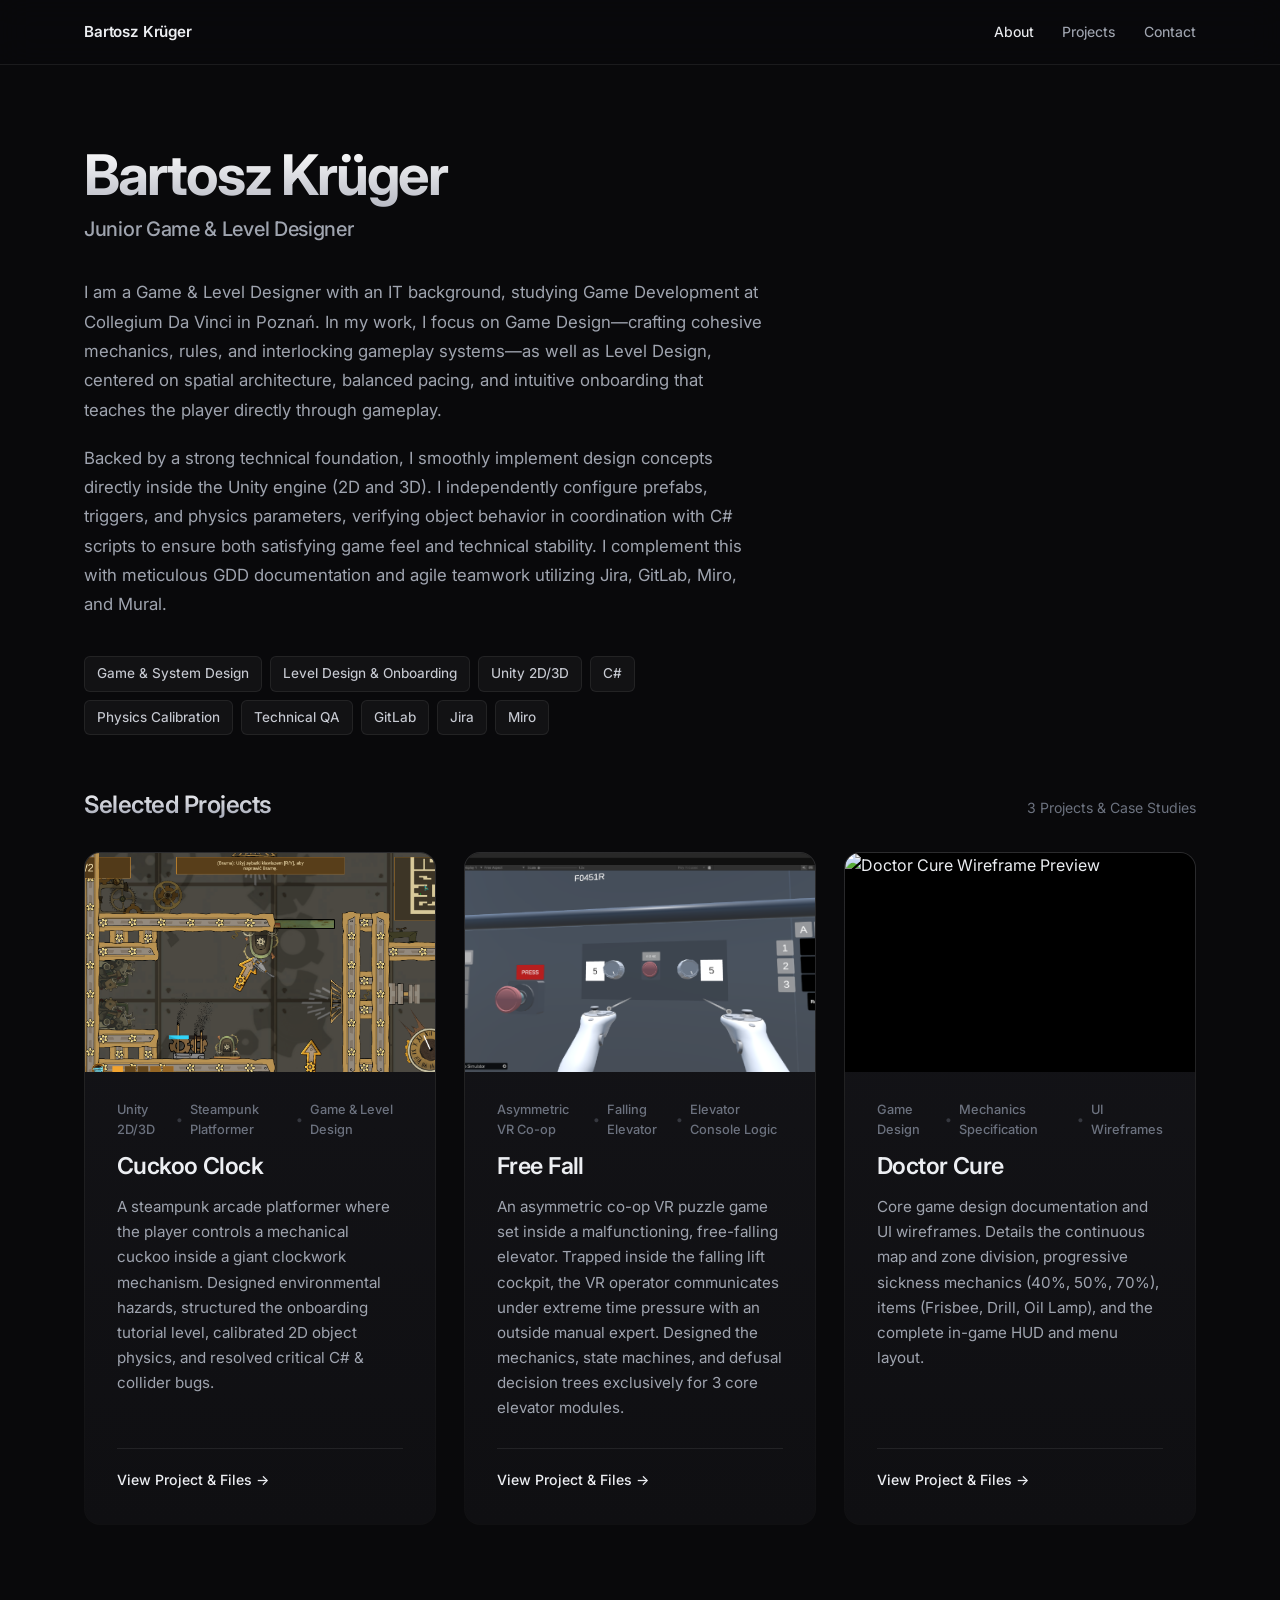
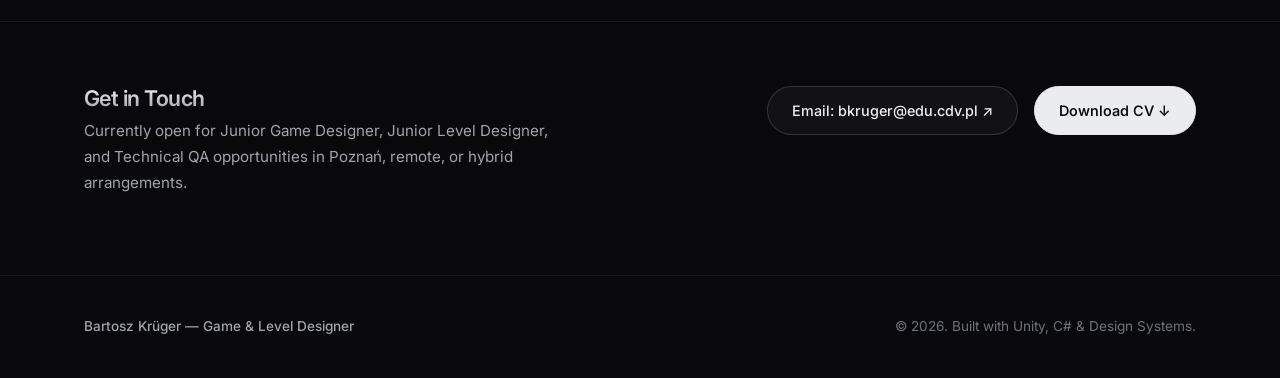
==== commit f302515a: "Add files via upload" ====
--- a/index.html
+++ b/index.html
@@ -95,7 +95,7 @@
         <div class="container">
           <div class="section-heading-row">
             <h2 class="section-heading">Selected Projects</h2>
-            <span class="section-note">2 Case Studies</span>
+            <span class="section-note">3 Projects &amp; Case Studies</span>
           </div>
 
           <div class="projects-grid">
@@ -140,7 +140,32 @@
                   </div>
                   <h3 class="project-window__title">Free Fall</h3>
                   <p class="project-window__desc">
-                    An asymmetric co-op VR puzzle game set inside a malfunctioning, free-falling elevator. While trapped inside the falling lift cockpit, the VR operator communicates under extreme time pressure with an outside manual expert. Designed the mechanics, state machines, and defusal decision trees exclusively for 3 core elevator modules: Frequency Knobs, 3×3 Alphanumeric Matrix, and Color &amp; Shape Sequence.
+                    An asymmetric co-op VR puzzle game set inside a malfunctioning, free-falling elevator. Trapped inside the falling lift cockpit, the VR operator communicates under extreme time pressure with an outside manual expert. Designed the mechanics, state machines, and defusal decision trees exclusively for 3 core elevator modules.
+                  </p>
+                </div>
+                <div class="project-window__action">
+                  <span class="project-window__btn">View Project &amp; Files &rarr;</span>
+                </div>
+              </div>
+            </article>
+
+            <!-- Project Card 3: Doctor Cure -->
+            <article class="project-window" data-route="doctor-cure" tabindex="0" role="link" aria-label="Open Doctor Cure case study">
+              <div class="project-window__media">
+                <img src="Doctor cure/Szkic układu interfejsu użytkownika_Gra_o_Lekarzu.png" alt="Doctor Cure Wireframe Preview" class="project-window__img" loading="lazy">
+              </div>
+              <div class="project-window__body">
+                <div class="project-window__meta">
+                  <div class="project-window__tags">
+                    <span>Game Design</span>
+                    <span class="bullet">•</span>
+                    <span>Mechanics Specification</span>
+                    <span class="bullet">•</span>
+                    <span>UI Wireframes</span>
+                  </div>
+                  <h3 class="project-window__title">Doctor Cure</h3>
+                  <p class="project-window__desc">
+                    Core game design documentation and UI wireframes. Details the continuous map and zone division, progressive sickness mechanics (40%, 50%, 70%), items (Frisbee, Drill, Oil Lamp), and the complete in-game HUD and menu layout.
                   </p>
                 </div>
                 <div class="project-window__action">
@@ -454,6 +479,28 @@
             </div>
           </section>
 
+          <!-- Gameplay Video Showcase -->
+          <section class="detail-section">
+            <div class="detail-section__header">
+              <h2 class="detail-section__title">Gameplay Video Showcase</h2>
+              <p class="detail-section__desc">
+                In-engine gameplay footage demonstrating clockwork level navigation, calibrated 2D physics feel, obstacle timing, and atmospheric lighting.
+              </p>
+            </div>
+            <div class="video-card">
+              <div class="video-card__media">
+                <video controls preload="metadata" poster="CuckooClock/CuckooClockGRA1.png" class="video-card__player">
+                  <source src="CuckooClock/unknown_2026.11.15-20.45_clip_1.mp4" type="video/mp4">
+                  Your browser does not support the video tag.
+                </video>
+              </div>
+              <div class="video-card__caption">
+                <span>Cuckoo Clock — Direct In-Engine Gameplay Capture (Unity 2D/3D)</span>
+                <span class="video-card__badge">1080p • 60 FPS • 01:00</span>
+              </div>
+            </div>
+          </section>
+
           <!-- In-Game Screenshots -->
           <section class="detail-section">
             <div class="detail-section__header">
@@ -500,46 +547,46 @@
             <div class="detail-section__header">
               <h2 class="detail-section__title">Mechanics &amp; Logic Schematics</h2>
               <p class="detail-section__desc">
-                Vector logic diagrams illustrating hazard activation thresholds, angular safe zones, and environmental flow loops. Click to expand.
+                Design diagrams illustrating hazard activation thresholds, angular safe zones, and environmental flow loops. Click to expand.
               </p>
             </div>
             <div class="viewport-grid-2">
-              <div class="viewport-card" data-lightbox="CuckooClock/Pulapka_Mechanika (1).png" data-caption="Mechanic Blueprint 1 — Steam Trap &amp; Hazard Logic">
-                <div class="viewport-card__media">
-                  <img src="CuckooClock/Pulapka_Mechanika (1).png" alt="Steam Trap &amp; Hazard Logic Blueprint" class="viewport-card__img" loading="lazy">
-                </div>
-                <div class="viewport-card__caption">
-                  <span>Steam Trap &amp; Hazard Logic</span>
-                  <span class="viewport-card__zoom-hint">Click to enlarge ↗</span>
-                </div>
-              </div>
-
-              <div class="viewport-card" data-lightbox="CuckooClock/Pulapka_Mechanika2 (1).png" data-caption="Mechanic Blueprint 2 — Environmental Obstacle System">
-                <div class="viewport-card__media">
-                  <img src="CuckooClock/Pulapka_Mechanika2 (1).png" alt="Environmental Obstacle System Blueprint" class="viewport-card__img" loading="lazy">
-                </div>
-                <div class="viewport-card__caption">
-                  <span>Environmental Obstacle System</span>
-                  <span class="viewport-card__zoom-hint">Click to enlarge ↗</span>
-                </div>
-              </div>
-
-              <div class="viewport-card" data-lightbox="CuckooClock/Pulapka_Mechanika3 (1).png" data-caption="Mechanic Blueprint 3 — Spatial &amp; Timing Parameters">
-                <div class="viewport-card__media">
-                  <img src="CuckooClock/Pulapka_Mechanika3 (1).png" alt="Spatial &amp; Timing Parameters Blueprint" class="viewport-card__img" loading="lazy">
-                </div>
-                <div class="viewport-card__caption">
-                  <span>Spatial &amp; Timing Parameters</span>
-                  <span class="viewport-card__zoom-hint">Click to enlarge ↗</span>
-                </div>
-              </div>
-
-              <div class="viewport-card" data-lightbox="CuckooClock/Pulapka_Mechanika4 (1).png" data-caption="Mechanic Blueprint 4 — System Interaction Flow">
-                <div class="viewport-card__media">
-                  <img src="CuckooClock/Pulapka_Mechanika4 (1).png" alt="System Interaction Flow Blueprint" class="viewport-card__img" loading="lazy">
-                </div>
-                <div class="viewport-card__caption">
-                  <span>System Interaction Flow</span>
+              <div class="viewport-card" data-lightbox="CuckooClock/Pulapka_Mechanika4 (1).png" data-caption="Hazard Schematic 1 — Piston Crusher (Steam Piston / Tłokowy Zgniatacz)">
+                <div class="viewport-card__media">
+                  <img src="CuckooClock/Pulapka_Mechanika4 (1).png" alt="Piston Crusher (Steam Piston) Hazard Schematic" class="viewport-card__img" loading="lazy">
+                </div>
+                <div class="viewport-card__caption">
+                  <span>1. Piston Crusher (Steam Piston)</span>
+                  <span class="viewport-card__zoom-hint">Click to enlarge ↗</span>
+                </div>
+              </div>
+
+              <div class="viewport-card" data-lightbox="CuckooClock/Pulapka_Mechanika3 (1).png" data-caption="Hazard Schematic 2 — Rotary Aeolipile (The Spinning Eolipile / Rotacyjny Eolipil)">
+                <div class="viewport-card__media">
+                  <img src="CuckooClock/Pulapka_Mechanika3 (1).png" alt="Rotary Aeolipile Hazard Schematic" class="viewport-card__img" loading="lazy">
+                </div>
+                <div class="viewport-card__caption">
+                  <span>2. Rotary Aeolipile (The Spinning Eolipile)</span>
+                  <span class="viewport-card__zoom-hint">Click to enlarge ↗</span>
+                </div>
+              </div>
+
+              <div class="viewport-card" data-lightbox="CuckooClock/Pulapka_Mechanika2 (1).png" data-caption="Hazard Schematic 3 — Feedback Loop System (The Pressure Loop / Sprzężenie Zwrotne)">
+                <div class="viewport-card__media">
+                  <img src="CuckooClock/Pulapka_Mechanika2 (1).png" alt="Feedback Loop System (The Pressure Loop) Blueprint" class="viewport-card__img" loading="lazy">
+                </div>
+                <div class="viewport-card__caption">
+                  <span>3. Feedback Loop (The Pressure Loop)</span>
+                  <span class="viewport-card__zoom-hint">Click to enlarge ↗</span>
+                </div>
+              </div>
+
+              <div class="viewport-card" data-lightbox="CuckooClock/Pulapka_Mechanika (1).png" data-caption="Hazard Schematic 4 — Condensation Chimney (Fog Chimney / Komin Kondensacyjny)">
+                <div class="viewport-card__media">
+                  <img src="CuckooClock/Pulapka_Mechanika (1).png" alt="Condensation Chimney (Fog Chimney) Blueprint" class="viewport-card__img" loading="lazy">
+                </div>
+                <div class="viewport-card__caption">
+                  <span>4. Condensation Chimney (Fog Chimney)</span>
                   <span class="viewport-card__zoom-hint">Click to enlarge ↗</span>
                 </div>
               </div>
@@ -860,6 +907,26 @@
                   <span class="viewport-card__zoom-hint">Click to enlarge ↗</span>
                 </div>
               </div>
+
+              <div class="viewport-card" data-lightbox="Free Fall/Free Fall mechanika3_1.jpg" data-caption="Decision Tree — Color &amp; Shape Sequence (Part 1: Dominant Cool Colors)">
+                <div class="viewport-card__media">
+                  <img src="Free Fall/Free Fall mechanika3_1.jpg" alt="Decision Tree — Color &amp; Shape Sequence (Part 1: Cool Colors)" class="viewport-card__img" loading="lazy">
+                </div>
+                <div class="viewport-card__caption">
+                  <span>Color &amp; Shape Sequence (Cool Spectrum)</span>
+                  <span class="viewport-card__zoom-hint">Click to enlarge ↗</span>
+                </div>
+              </div>
+
+              <div class="viewport-card" data-lightbox="Free Fall/Free Fall mechanika3_2.jpg" data-caption="Decision Tree — Color &amp; Shape Sequence (Part 2: Dominant Warm Colors)">
+                <div class="viewport-card__media">
+                  <img src="Free Fall/Free Fall mechanika3_2.jpg" alt="Decision Tree — Color &amp; Shape Sequence (Part 2: Warm Colors)" class="viewport-card__img" loading="lazy">
+                </div>
+                <div class="viewport-card__caption">
+                  <span>Color &amp; Shape Sequence (Warm Spectrum)</span>
+                  <span class="viewport-card__zoom-hint">Click to enlarge ↗</span>
+                </div>
+              </div>
             </div>
           </section>
 
@@ -888,6 +955,317 @@
         </div>
       </div>
     </div><!-- /#view-free-fall -->
+
+    <!-- ════════════════════════════════════════════════════════════
+         PAGE 3: DOCTOR CURE DETAIL VIEW
+         ════════════════════════════════════════════════════════════ -->
+    <div id="view-doctor-cure" class="view">
+      <div class="project-page">
+        <div class="container">
+
+          <!-- Top Back Button -->
+          <div class="project-topbar">
+            <a href="#" class="btn--back" data-route="home" data-scroll="projects">
+              &larr; Back to Portfolio
+            </a>
+          </div>
+
+          <!-- Project Header -->
+          <header class="project-header">
+            <div class="project-header__tags">
+              <span class="skill-pill">Level &amp; Zone Division</span>
+              <span class="skill-pill">Sickness Mechanics</span>
+              <span class="skill-pill">Items &amp; Traversal</span>
+              <span class="skill-pill">UI Wireframes</span>
+            </div>
+            <h1 class="project-header__title">Doctor Cure</h1>
+            <p class="project-header__subtitle">Game Design Specification &amp; UI Wireframes</p>
+            <div class="project-header__role">
+              Role: Game Designer &amp; Level Designer
+            </div>
+            <p class="project-header__desc">
+              Game mechanics specification and user interface layout for <em>Doctor Cure</em>. Outlines the continuous world structure, progressive sickness mechanics, core items (Frisbee, Drill, Oil Lamp), in-game HUD layout, and system menu wireframes.
+            </p>
+          </header>
+
+          <!-- Section 1: Level and Zone Division -->
+          <section class="detail-section">
+            <div class="detail-section__header">
+              <h2 class="detail-section__title">Level and Zone Division</h2>
+              <p class="detail-section__desc">
+                Structure of the game space, environmental zones, and the separate endgame dimension.
+              </p>
+            </div>
+            <div class="cards-grid-2">
+              <div class="detail-card">
+                <div class="detail-card__top">
+                  <div class="detail-card__title-row">
+                    <h3 class="detail-card__title">Continuous World Map</h3>
+                    <span class="detail-card__pl-tag">Continuous Space</span>
+                  </div>
+                  <p class="detail-card__desc">
+                    The map consists of one large, continuous space divided into thematic zones, differing in aesthetics and environmental challenges.
+                  </p>
+                </div>
+                <div class="detail-card__footer">
+                  <code>ContinuousSpace</code>
+                  <code>ThematicZones</code>
+                  <code>EnvironmentalChallenges</code>
+                </div>
+              </div>
+
+              <div class="detail-card">
+                <div class="detail-card__top">
+                  <div class="detail-card__title-row">
+                    <h3 class="detail-card__title">Dimension of Life and Death</h3>
+                    <span class="detail-card__pl-tag">Endgame Area</span>
+                  </div>
+                  <p class="detail-card__desc">
+                    The only separate area is the dimension of life and death, accessible in the final stage of the game. Shrouded in absolute darkness and inhabited by hostile spirits.
+                  </p>
+                </div>
+                <div class="detail-card__footer">
+                  <code>SeparateArea</code>
+                  <code>FinalStage</code>
+                  <code>DimensionOfLifeAndDeath</code>
+                </div>
+              </div>
+            </div>
+          </section>
+
+          <!-- Section 2: Sickness Mechanics -->
+          <section class="detail-section">
+            <div class="detail-section__header">
+              <h2 class="detail-section__title">Sickness Mechanics</h2>
+              <p class="detail-section__desc">
+                The sickness bar fills gradually over time, progressively affecting gameplay:
+              </p>
+            </div>
+            <div class="cards-grid-3">
+              <div class="detail-card">
+                <div class="detail-card__top">
+                  <div class="detail-card__title-row">
+                    <h3 class="detail-card__title">40% – 100% Sickness</h3>
+                    <span class="detail-card__pl-tag">Reduced Visibility</span>
+                  </div>
+                  <p class="detail-card__desc">
+                    Reduced visibility (fog, screen darkening).
+                  </p>
+                </div>
+                <div class="detail-card__footer">
+                  <code>Fog</code>
+                  <code>ScreenDarkening</code>
+                  <code>ReducedVisibility</code>
+                </div>
+              </div>
+
+              <div class="detail-card">
+                <div class="detail-card__top">
+                  <div class="detail-card__title-row">
+                    <h3 class="detail-card__title">50% – 100% Sickness</h3>
+                    <span class="detail-card__pl-tag">Platform Solidification</span>
+                  </div>
+                  <p class="detail-card__desc">
+                    Semi-transparent platforms become solid, opening new paths.
+                  </p>
+                </div>
+                <div class="detail-card__footer">
+                  <code>SemiTransparentPlatforms</code>
+                  <code>SolidPlatforms</code>
+                  <code>NewPathsOpened</code>
+                </div>
+              </div>
+
+              <div class="detail-card">
+                <div class="detail-card__top">
+                  <div class="detail-card__title-row">
+                    <h3 class="detail-card__title">70% – 100% Sickness</h3>
+                    <span class="detail-card__pl-tag">Increased Enemies</span>
+                  </div>
+                  <p class="detail-card__desc">
+                    Increased number of enemies in the location.
+                  </p>
+                </div>
+                <div class="detail-card__footer">
+                  <code>EnemyCountIncrease</code>
+                  <code>LocationDensity</code>
+                </div>
+              </div>
+            </div>
+
+            <!-- Sickness Reduction Note -->
+            <div class="callout-card">
+              <h4 class="callout-card__title">Sickness Bar Reduction</h4>
+              <p class="callout-card__desc">
+                The bar can be reduced by collecting special potions scattered around the map.
+              </p>
+            </div>
+          </section>
+
+          <!-- Section 3: Items -->
+          <section class="detail-section">
+            <div class="detail-section__header">
+              <h2 class="detail-section__title">Items</h2>
+              <p class="detail-section__desc">
+                Mechanics and interactions of items specified in the game design document:
+              </p>
+            </div>
+            <div class="cards-grid-3">
+              <div class="detail-card">
+                <div class="detail-card__top">
+                  <div class="detail-card__title-row">
+                    <h3 class="detail-card__title">Frisbee</h3>
+                    <span class="detail-card__pl-tag">Throwable Item</span>
+                  </div>
+                  <p class="detail-card__desc">
+                    A throwable item with multiple uses. The player can jump onto a flying frisbee, using it as a moving platform or as a projectile to trigger levers. Every interaction (player, enemy, object) causes it to fall, requiring precise timing.
+                  </p>
+                </div>
+                <div class="detail-card__footer">
+                  <code>MovingPlatform</code>
+                  <code>LeverTrigger</code>
+                  <code>FallOnInteraction</code>
+                </div>
+              </div>
+
+              <div class="detail-card">
+                <div class="detail-card__top">
+                  <div class="detail-card__title-row">
+                    <h3 class="detail-card__title">Drill</h3>
+                    <span class="detail-card__pl-tag">Tool</span>
+                  </div>
+                  <p class="detail-card__desc">
+                    A tool for destroying marked walls and floors, revealing hidden passages, items, or shortcuts between zones.
+                  </p>
+                </div>
+                <div class="detail-card__footer">
+                  <code>DestroyWallsAndFloors</code>
+                  <code>HiddenPassages</code>
+                  <code>ShortcutsBetweenZones</code>
+                </div>
+              </div>
+
+              <div class="detail-card">
+                <div class="detail-card__top">
+                  <div class="detail-card__title-row">
+                    <h3 class="detail-card__title">Oil Lamp</h3>
+                    <span class="detail-card__pl-tag">Key Item</span>
+                  </div>
+                  <p class="detail-card__desc">
+                    A key item for exploring the dimension of life and death. Its light:
+                  </p>
+                  <ul class="rule-list" style="margin-top: 0.6rem;">
+                    <li>Wards off hostile spirits</li>
+                    <li>Illuminates dark areas</li>
+                    <li>Activates other lamps in the environment, creating safe points</li>
+                  </ul>
+                  <p class="detail-card__desc" style="margin-top: 0.6rem; font-size: 0.85rem;">
+                    Without the lamp, navigating this dimension is virtually impossible due to spirit attacks and absolute darkness.
+                  </p>
+                </div>
+                <div class="detail-card__footer">
+                  <code>WardsOffSpirits</code>
+                  <code>IlluminatesDarkness</code>
+                  <code>CreatesSafePoints</code>
+                </div>
+              </div>
+            </div>
+          </section>
+
+          <!-- Section 4: User Interface Layout Wireframes -->
+          <section class="detail-section">
+            <div class="detail-section__header">
+              <h2 class="detail-section__title">User Interface Layout Wireframes</h2>
+              <p class="detail-section__desc">
+                Wireframe layout of in-game HUD telemetry, inventory controls, main menu, settings, and save slots based on the interface design sheet:
+              </p>
+            </div>
+            <div class="cards-grid-2">
+              <div class="detail-card">
+                <div class="detail-card__top">
+                  <div class="detail-card__title-row">
+                    <h3 class="detail-card__title">In-Game HUD Layout (Frame 27)</h3>
+                    <span class="detail-card__pl-tag">HUD &amp; Controls</span>
+                  </div>
+                  <p class="detail-card__desc">
+                    Components defined on the HUD wireframe:
+                  </p>
+                  <ul class="rule-list" style="margin-top: 0.6rem;">
+                    <li><strong>HP:</strong> Player health points indicator.</li>
+                    <li><strong>Medicine Resources / Ingredients:</strong> Resource counter tracking materials required to craft the medicine.</li>
+                    <li><strong>Sickness Bar:</strong> Gauge displaying the current sickness accumulation level.</li>
+                    <li><strong>Attack Potions:</strong> Dedicated offensive potion slots mapped to keys <code>[1]</code>, <code>[2]</code>, <code>[3]</code>.</li>
+                    <li><strong>Utility Item Inventory (e.g. Oil Lamp):</strong> Selection via mouse scroll wheel, or via arrow keys after pressing <code>[TAB]</code> in the prototype.</li>
+                  </ul>
+                </div>
+                <div class="detail-card__footer">
+                  <code>HP</code>
+                  <code>MedicineResources</code>
+                  <code>SicknessBar</code>
+                  <code>Potions [1-2-3]</code>
+                  <code>UtilityEQ [Scroll/TAB+Arrows]</code>
+                </div>
+              </div>
+
+              <div class="detail-card">
+                <div class="detail-card__top">
+                  <div class="detail-card__title-row">
+                    <h3 class="detail-card__title">Menu, Settings &amp; Save Slots</h3>
+                    <span class="detail-card__pl-tag">System Screens</span>
+                  </div>
+                  <p class="detail-card__desc">
+                    System screens and configuration options laid out on the wireframe sheet:
+                  </p>
+                  <ul class="rule-list" style="margin-top: 0.6rem;">
+                    <li><strong>Main Menu:</strong> New Game, Continue / Resume, Load Game, Settings, Credits, Quit.</li>
+                    <li><strong>Settings:</strong> Resolution (1920×1080), Fullscreen (checkbox), Master volume (slider), SFX (slider).</li>
+                    <li><strong>Save Game Slots:</strong> Profile save slots with custom save name (Save Name: WWW, AAA, LLL), elapsed playtime (e.g. 20 min, 30 min, 35 min), and timestamp.</li>
+                    <li><strong>In-Game Pause Menu:</strong> Contextual overlay menu for gameplay interruptions.</li>
+                  </ul>
+                </div>
+                <div class="detail-card__footer">
+                  <code>MainMenu</code>
+                  <code>Settings [Resolution/Volume/SFX]</code>
+                  <code>SaveSlots [Name/Time/Date]</code>
+                </div>
+              </div>
+            </div>
+          </section>
+
+          <!-- Section 5: Original Design Documents -->
+          <section class="detail-section">
+            <div class="detail-section__header">
+              <h2 class="detail-section__title">Original Design Documents</h2>
+              <p class="detail-section__desc">
+                Source design documentation and UI wireframe sheet for Doctor Cure. Click to open in full resolution in the lightbox.
+              </p>
+            </div>
+            <div class="viewport-grid-2">
+              <div class="viewport-card" data-lightbox="Doctor cure/Opis mechanik podstawowy Gra_o_Lekarzu.jpg" data-caption="Doctor Cure — Core Mechanics Specification: Level and Zone Division, Sickness Mechanics, Items">
+                <div class="viewport-card__media">
+                  <img src="Doctor cure/Opis mechanik podstawowy Gra_o_Lekarzu.jpg" alt="Doctor Cure — Core Mechanics Specification" class="viewport-card__img" loading="lazy">
+                </div>
+                <div class="viewport-card__caption">
+                  <span>Core Mechanics Specification (GDD)</span>
+                  <span class="viewport-card__zoom-hint">Click to enlarge ↗</span>
+                </div>
+              </div>
+
+              <div class="viewport-card" data-lightbox="Doctor cure/Szkic układu interfejsu użytkownika_Gra_o_Lekarzu.png" data-caption="Doctor Cure — User Interface Layout Wireframes: HUD, Menu, Settings, Save Slots">
+                <div class="viewport-card__media">
+                  <img src="Doctor cure/Szkic układu interfejsu użytkownika_Gra_o_Lekarzu.png" alt="Doctor Cure — User Interface Layout Wireframes" class="viewport-card__img" loading="lazy">
+                </div>
+                <div class="viewport-card__caption">
+                  <span>User Interface Layout Wireframes</span>
+                  <span class="viewport-card__zoom-hint">Click to enlarge ↗</span>
+                </div>
+              </div>
+            </div>
+          </section>
+
+        </div>
+      </div>
+    </div><!-- /#view-doctor-cure -->
 
   </main>
 
--- a/css/projects.css
+++ b/css/projects.css
@@ -29,11 +29,17 @@
   color: var(--text-muted);
 }
 
-/* ── 2-Column Projects Grid ── */
+/* ── Projects Grid (Responsive Modernist 3-Column Grid) ── */
 .projects-grid {
   display: grid;
-  grid-template-columns: repeat(2, 1fr);
+  grid-template-columns: repeat(3, 1fr);
   gap: 1.75rem;
+}
+
+@media (max-width: 1100px) {
+  .projects-grid {
+    grid-template-columns: repeat(auto-fit, minmax(320px, 1fr));
+  }
 }
 
 /* ── Project Window Card with Subtle Modern Gradient Border ── */
--- a/css/project-detail.css
+++ b/css/project-detail.css
@@ -546,3 +546,61 @@
   color: var(--text-secondary);
   line-height: 1.65;
 }
+
+/* ── Video Player Showcase with Gradient Border ── */
+.video-card {
+  background: linear-gradient(180deg, #131317 0%, #0F0F12 100%) padding-box,
+              var(--gradient-card-border) border-box;
+  border: 1px solid transparent;
+  border-radius: var(--radius-lg);
+  overflow: hidden;
+  display: flex;
+  flex-direction: column;
+  transition: all var(--duration-med) var(--ease-smooth);
+}
+
+.video-card:hover {
+  background: linear-gradient(180deg, #18181D 0%, #131317 100%) padding-box,
+              var(--gradient-card-border-hover) border-box;
+  box-shadow: 0 10px 30px rgba(0, 0, 0, 0.45);
+}
+
+.video-card__media {
+  width: 100%;
+  aspect-ratio: 16 / 9;
+  background: #000000;
+  overflow: hidden;
+  position: relative;
+}
+
+.video-card__player {
+  width: 100%;
+  height: 100%;
+  display: block;
+  object-fit: contain;
+  background: #000000;
+  border: none;
+  outline: none;
+}
+
+.video-card__caption {
+  padding: 1rem 1.25rem;
+  font-size: 0.88rem;
+  color: var(--text-secondary);
+  border-top: 1px solid var(--border-subtle);
+  display: flex;
+  align-items: center;
+  justify-content: space-between;
+  flex-wrap: wrap;
+  gap: 0.5rem;
+}
+
+.video-card__badge {
+  font-family: var(--font-mono);
+  font-size: 0.75rem;
+  color: var(--accent-silver);
+  background: rgba(255, 255, 255, 0.05);
+  padding: 3px 9px;
+  border-radius: var(--radius-pill);
+  border: 1px solid var(--border-subtle);
+}
